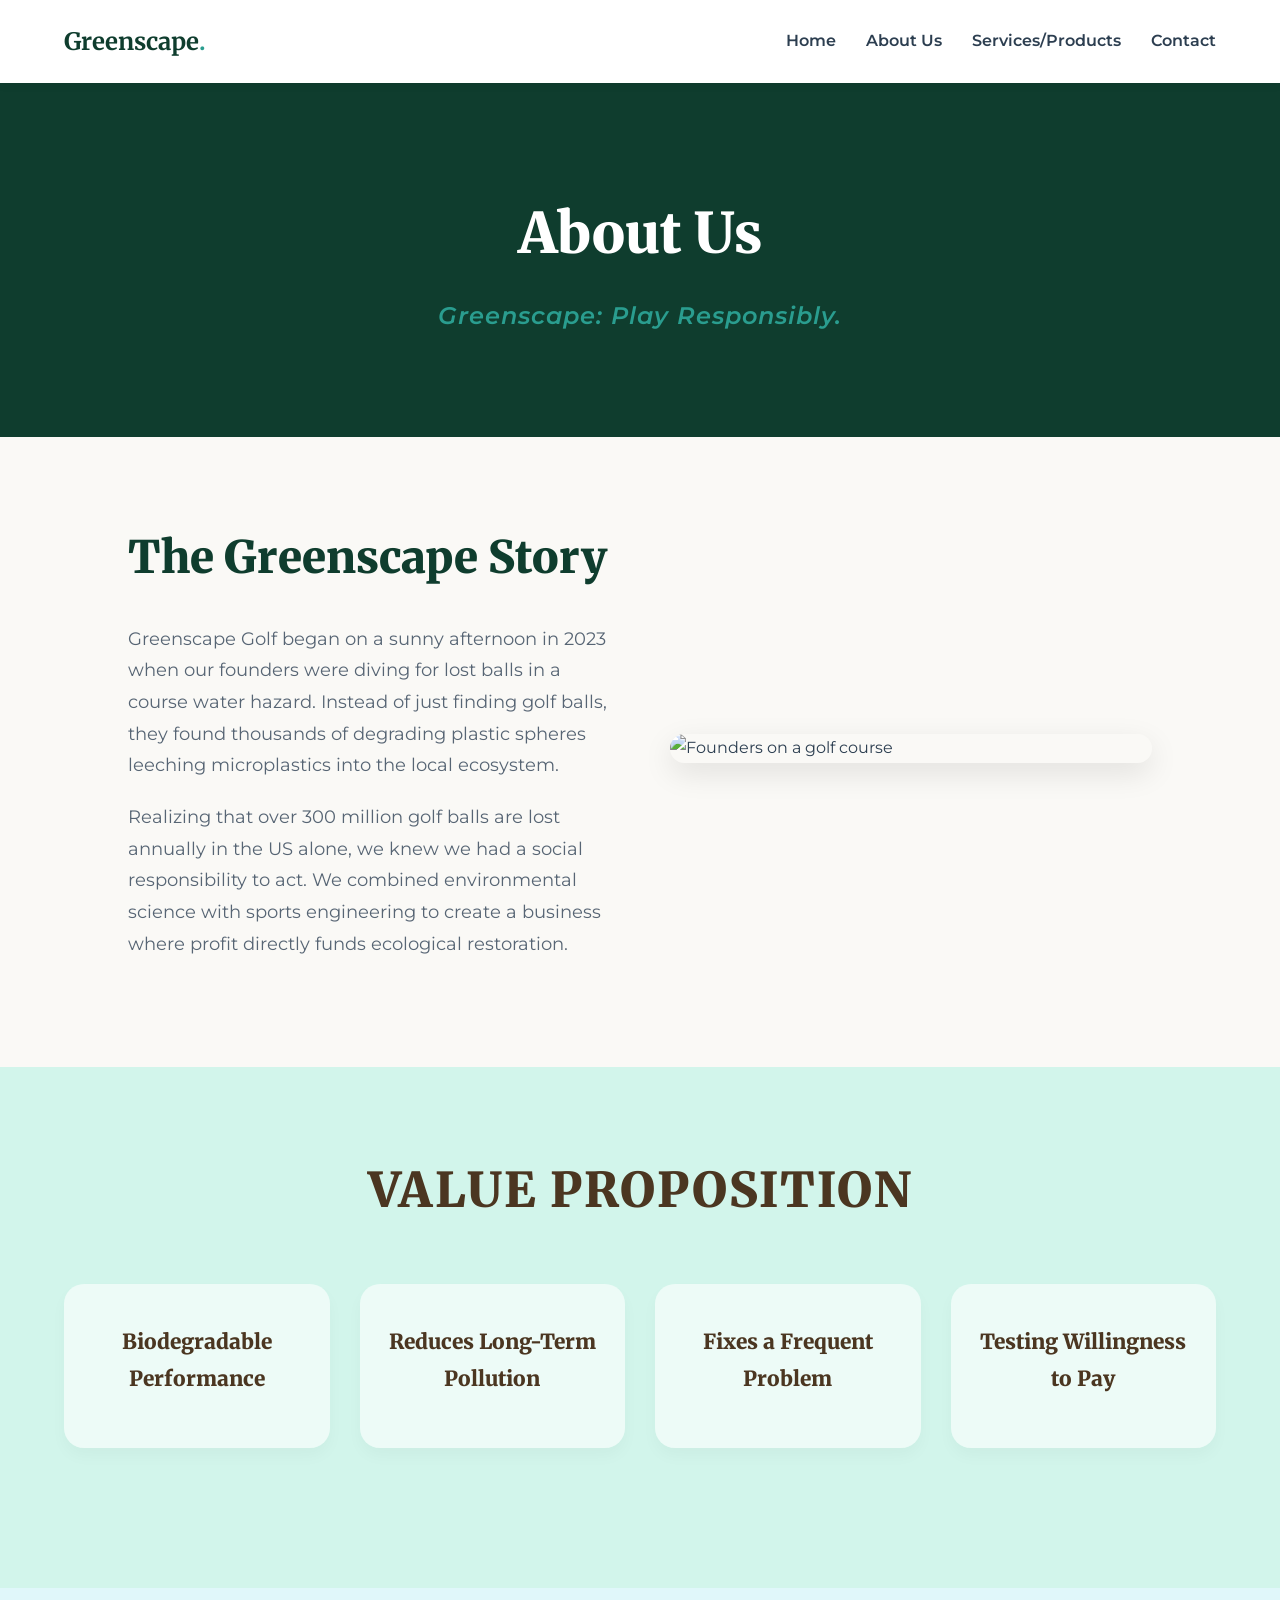
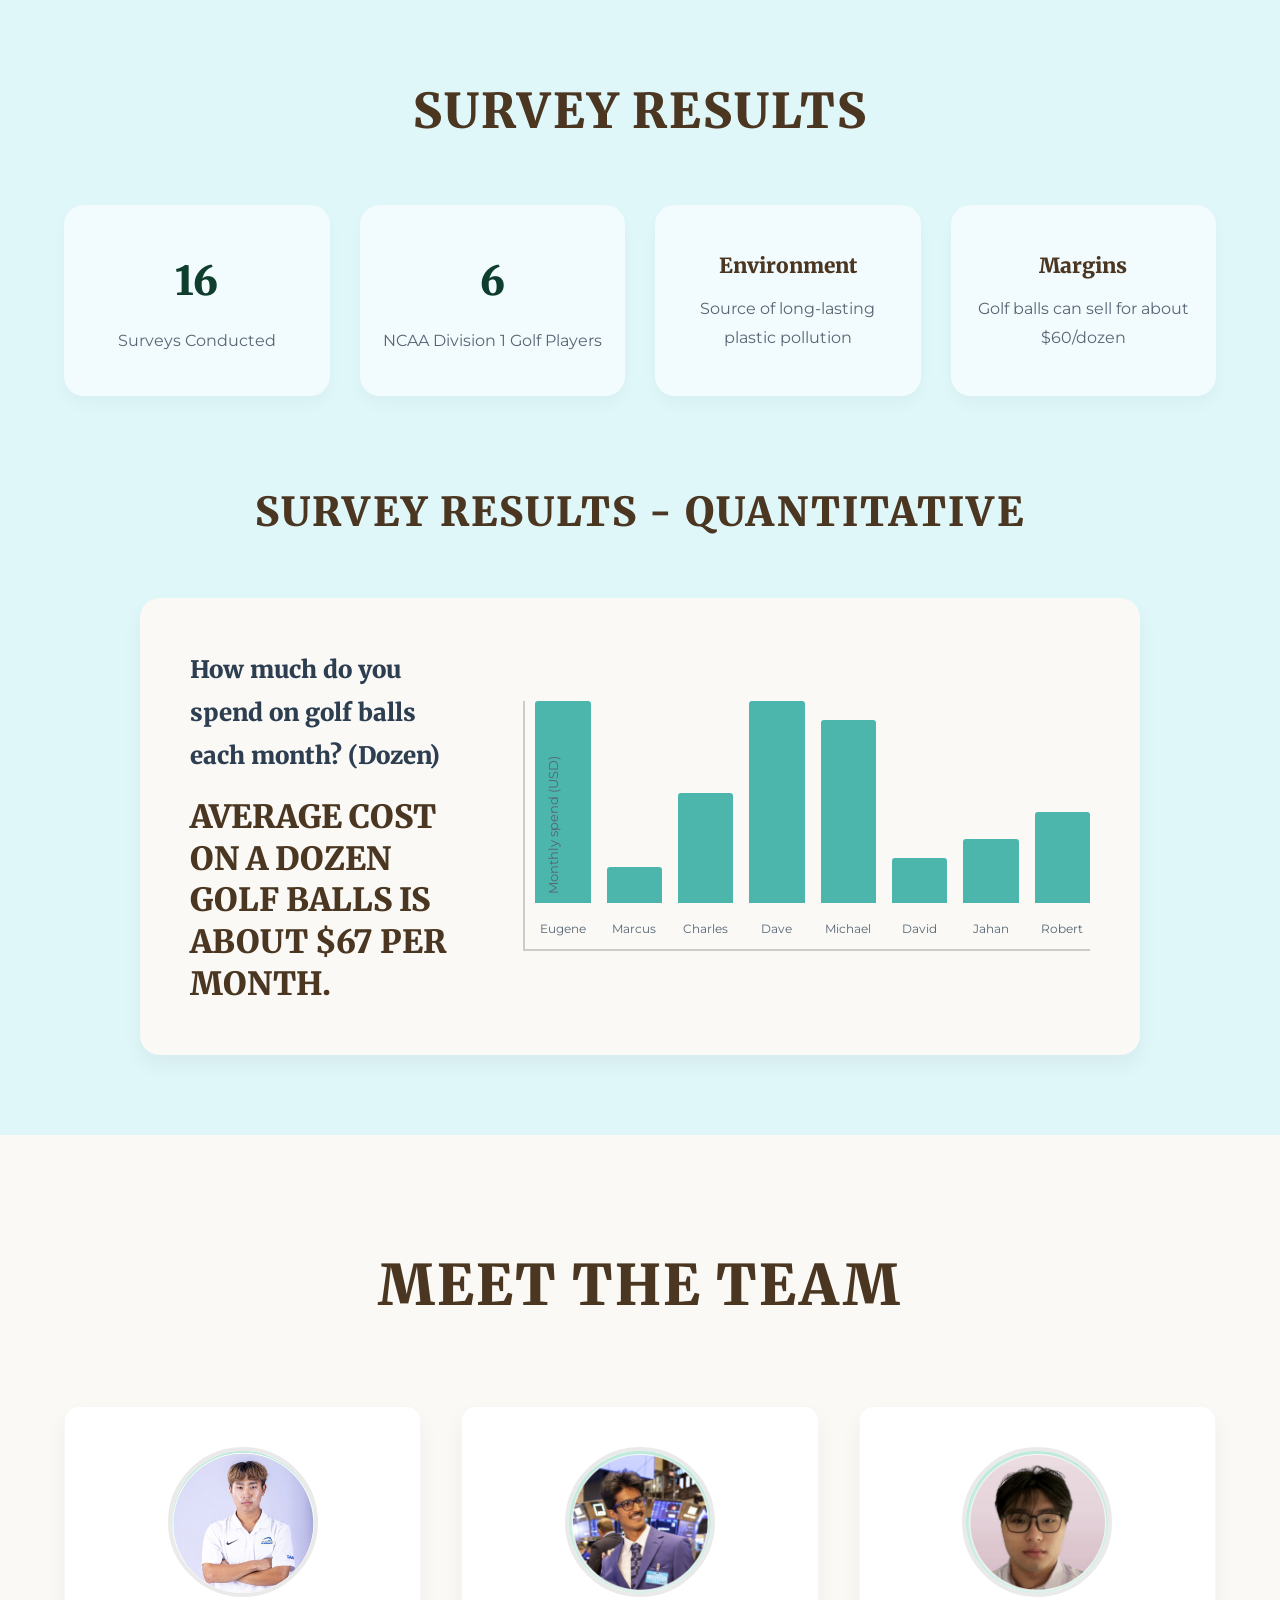
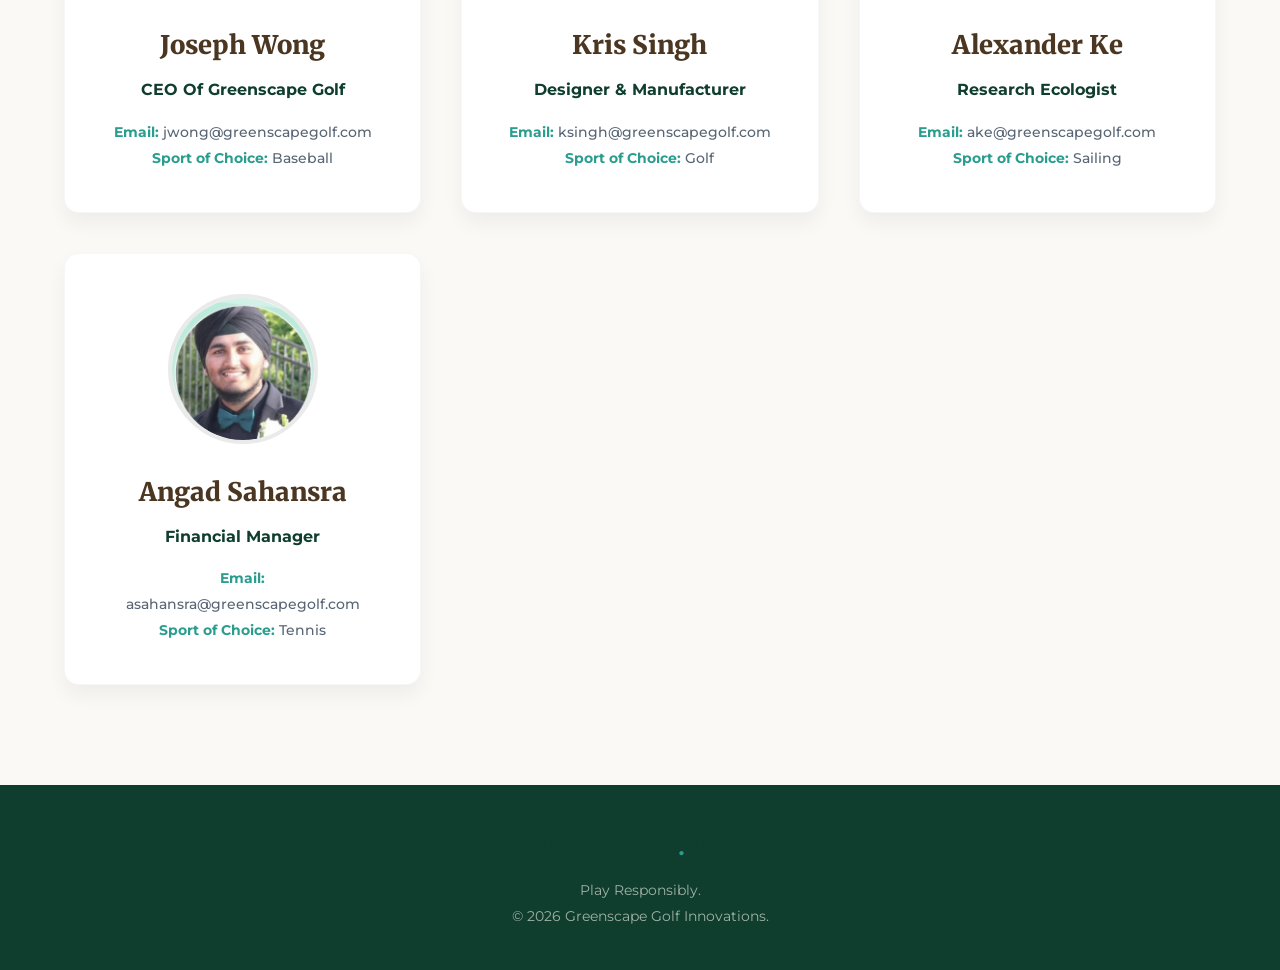
==== about.html @ 75576959 "Refactor about.html with style and content updates Updated styles and structure for the about page, " ====
<!DOCTYPE html>
<html lang="en">
<head>
    <meta charset="UTF-8">
    <meta name="viewport" content="width=device-width, initial-scale=1.0">
    <title>About Us | Greenscape Golf</title>
    <link href="https://fonts.googleapis.com/css2?family=Merriweather:wght@700;900&family=Montserrat:wght@400;600;700&display=swap" rel="stylesheet">
    <link rel="stylesheet" href="style.css">
    
    <style>
        /* --- GLOBAL & PAGE-SPECIFIC STYLES --- */
        :root {
            --primary-green: #0F3D2E;
            --accent-green: #2A9D8F;
            --light-mint: #E0F7FA;
            --text-dark: #2C3E50;
            --text-muted: #576574;
            --recycled-white: #FAF9F6;
            --brown-title: #4B3621;
            --section-bg-green: #D2F5EB;
            --chart-blue: #4DB6AC;
        }

        body { font-family: 'Montserrat', sans-serif; line-height: 1.8; color: var(--text-dark); background-color: var(--recycled-white); margin: 0; padding: 0; }
        h1, h2, h3, h4 { font-family: 'Merriweather', serif; font-weight: 900; }
        img { max-width: 100%; height: auto; display: block; }
        
        .btn { display: inline-block; background-color: var(--accent-green); color: white; padding: 15px 30px; font-weight: 700; border-radius: 50px; border: none; cursor: pointer; text-decoration: none; }
        .btn:hover { background-color: #21867A; transform: translateY(-2px); }

        /* --- HEADER & NAVIGATION --- */
        header { display: flex; justify-content: space-between; align-items: center; padding: 20px 5%; background-color: white; box-shadow: 0 2px 10px rgba(0,0,0,0.05); }
        .logo { font-size: 1.5rem; font-weight: 700; color: var(--primary-green); font-family: 'Merriweather', serif; }
        .logo-accent { color: var(--accent-green); }
        nav ul { list-style: none; display: flex; gap: 30px; margin: 0; padding: 0; }
        nav a { text-decoration: none; color: var(--text-dark); font-weight: 600; transition: color 0.3s; }
        nav a:hover { color: var(--accent-green); }

        /* Main container for standard content */
        .page-container { padding: 80px 10%; }
        .grid-2 { display: grid; grid-template-columns: 1fr 1fr; gap: 60px; align-items: center; }

        /* --- HERO SECTION --- */
        .about-hero {
            background-color: var(--primary-green);
            color: white;
            text-align: center;
            padding: 100px 5%;
        }
        .about-hero h1 { font-size: 3.5rem; margin-bottom: 10px; color: white; }
        .about-hero p.catchphrase { font-size: 1.5rem; font-style: italic; color: var(--accent-green); font-weight: 600; letter-spacing: 1px; margin-top: 0; }

        /* --- THE STORY SECTION --- */
        .about-story h2 { font-size: 2.8rem; margin-bottom: 25px; color: var(--primary-green); }
        .about-story p { font-size: 1.1rem; color: var(--text-muted); margin-bottom: 20px; }
        .story-img { border-radius: 15px; box-shadow: 0 10px 30px rgba(0,0,0,0.1); }

        /* --- INFOGRAPHICS / DATA SECTIONS --- */
        .data-section {
            background-color: var(--section-bg-green);
            padding: 80px 5%;
            text-align: center;
        }
        .data-section h2 {
            color: var(--brown-title);
            font-size: 3rem;
            text-transform: uppercase;
            letter-spacing: 2px;
            margin-bottom: 50px;
        }
        
        /* Value Prop & Qualitative Grid */
        .info-grid {
            display: grid;
            grid-template-columns: repeat(auto-fit, minmax(250px, 1fr));
            gap: 30px;
            max-width: 1200px;
            margin: 0 auto 60px auto;
        }
        .info-card {
            background: rgba(255, 255, 255, 0.6);
            border-radius: 20px;
            padding: 40px 20px;
            box-shadow: 0 8px 16px rgba(0,0,0,0.03);
            display: flex;
            flex-direction: column;
            align-items: center;
            justify-content: center;
            text-align: center;
        }
        .info-card h3 { color: var(--brown-title); font-size: 1.3rem; margin-bottom: 10px; }
        .info-card .stat { font-size: 2.5rem; font-weight: 900; color: var(--primary-green); margin-bottom: 10px; font-family: 'Merriweather', serif; }
        .info-card p { color: var(--text-muted); font-size: 1rem; margin: 0; }

        /* Quantitative Chart Section */
        .chart-container {
            background-color: var(--recycled-white);
            border-radius: 20px;
            padding: 50px;
            max-width: 1000px;
            margin: 0 auto;
            display: grid;
            grid-template-columns: 1fr 2fr;
            gap: 50px;
            align-items: center;
            box-shadow: 0 10px 20px rgba(0,0,0,0.05);
            text-align: left;
        }
        .chart-text-block h3 {
            font-size: 1.5rem;
            color: var(--text-dark);
            margin-bottom: 20px;
        }
        .chart-highlight {
            font-size: 2rem;
            font-family: 'Merriweather', serif;
            font-weight: 900;
            color: var(--brown-title);
            line-height: 1.3;
            text-transform: uppercase;
        }
        
        /* CSS Bar Chart */
        .css-chart {
            display: flex;
            align-items: flex-end;
            justify-content: space-between;
            height: 250px;
            border-bottom: 2px solid #ccc;
            border-left: 2px solid #ccc;
            padding-bottom: 10px;
            padding-left: 10px;
            position: relative;
        }
        .y-axis-label {
            position: absolute;
            left: -40px;
            top: 50%;
            transform: translateY(-50%) rotate(-90deg);
            font-size: 0.8rem;
            color: var(--text-muted);
            white-space: nowrap;
        }
        .bar-group {
            display: flex;
            flex-direction: column;
            align-items: center;
            justify-content: flex-end;
            height: 100%;
            width: 10%;
        }
        .bar {
            width: 100%;
            background-color: var(--chart-blue);
            border-radius: 3px 3px 0 0;
            transition: height 0.5s ease;
        }
        .bar-group:hover .bar { background-color: var(--accent-green); }
        .x-label {
            margin-top: 15px;
            font-size: 0.75rem;
            color: var(--text-muted);
            text-align: center;
        }

        /* --- MEET THE TEAM SECTION --- */
        .meet-team-section {
            background-color: var(--recycled-white);
            padding: 100px 5%;
            text-align: center;
        }
        .meet-team-section h2 {
            color: var(--brown-title);
            font-size: 3.5rem;
            text-transform: uppercase;
            letter-spacing: 2px;
            margin-bottom: 70px;
        }
        .team-grid {
            display: grid;
            grid-template-columns: repeat(auto-fit, minmax(280px, 1fr));
            gap: 40px;
            max-width: 1400px;
            margin: 0 auto;
        }
        .team-card {
            background-color: white;
            border-radius: 15px;
            padding: 40px;
            box-shadow: 0 10px 20px rgba(0,0,0,0.05);
            display: flex;
            flex-direction: column;
            align-items: center;
            transition: transform 0.3s ease;
            border: 1px solid rgba(0,0,0,0.03);
        }
        .team-card:hover { transform: translateY(-8px); }
        .team-card img {
            width: 150px;
            height: 150px;
            object-fit: cover;
            border-radius: 50%;
            margin-bottom: 25px;
            border: 4px solid #EAEAEA;
        }
        .team-name { color: var(--brown-title); font-size: 1.6rem; margin-bottom: 8px; }
        .team-title { color: var(--primary-green); font-weight: bold; margin-bottom: 15px; text-transform: capitalize; }
        .team-card-info { margin-top: auto; }
        .team-meta { color: var(--text-muted); font-size: 0.9rem; font-weight: 500; }
        .team-meta strong { color: var(--accent-green); }

        /* --- FOOTER --- */
        footer {
            background-color: var(--primary-green);
            color: white;
            text-align: center;
            padding: 40px 20px;
        }
        footer h2 { margin-bottom: 10px; }
        footer p { color: #A0B2A6; font-size: 0.9rem; }

        /* --- MOBILE RESPONSIVENESS --- */
        @media (max-width: 1024px) {
            .grid-2 { grid-template-columns: 1fr; text-align: center; }
            .chart-container { grid-template-columns: 1fr; text-align: center; }
            .css-chart { margin-top: 30px; }
            .y-axis-label { left: -10px; top: -20px; transform: none; }
        }
        @media (max-width: 768px) {
            .data-section h2, .meet-team-section h2 { font-size: 2.2rem; }
            .about-hero h1 { font-size: 2.5rem; }
            nav ul { flex-direction: column; gap: 15px; text-align: center; display: none; /* Add hamburger menu logic later if needed */ }
            .team-card { padding: 30px; }
            .chart-container { padding: 30px 15px; }
        }
    </style>
</head>
<body>

    <header>
        <div class="logo">Greenscape<span class="logo-accent">.</span></div>
        <nav>
            <ul>
                <li><a href="index.html">Home</a></li>
                <li><a href="about.html">About Us</a></li>
                <li><a href="services.html">Services/Products</a></li>
                <li><a href="contact.html">Contact</a></li>
            </ul>
        </nav>
    </header>

    <div class="about-hero">
        <h1>About Us</h1>
        <p class="catchphrase">Greenscape: Play Responsibly.</p>
    </div>

    <div class="page-container about-story">
        <div class="grid-2">
            <div>
                <h2>The Greenscape Story</h2>
                <p>Greenscape Golf began on a sunny afternoon in 2023 when our founders were diving for lost balls in a course water hazard. Instead of just finding golf balls, they found thousands of degrading plastic spheres leeching microplastics into the local ecosystem.</p>
                <p>Realizing that over 300 million golf balls are lost annually in the US alone, we knew we had a social responsibility to act. We combined environmental science with sports engineering to create a business where profit directly funds ecological restoration.</p>
            </div>
            <div>
                <img class="story-img" src="https://images.unsplash.com/photo-1593111774240-d529f12eb4e6?auto=format&fit=crop&w=1000&q=80" alt="Founders on a golf course">
            </div>
        </div>
    </div>

    <div class="data-section">
        <h2>Value Proposition</h2>
        <div class="info-grid">
            <div class="info-card">
                <h3>Biodegradable Performance</h3>
            </div>
            <div class="info-card">
                <h3>Reduces Long-Term Pollution</h3>
            </div>
            <div class="info-card">
                <h3>Fixes a Frequent Problem</h3>
            </div>
            <div class="info-card">
                <h3>Testing Willingness to Pay</h3>
            </div>
        </div>
    </div>

    <div class="data-section" style="background-color: var(--light-mint);">
        <h2>Survey Results</h2>
        
        <!-- Qualitative Results Grid -->
        <div class="info-grid">
            <div class="info-card">
                <div class="stat">16</div>
                <p>Surveys Conducted</p>
            </div>
            <div class="info-card">
                <div class="stat">6</div>
                <p>NCAA Division 1 Golf Players</p>
            </div>
            <div class="info-card">
                <h3>Environment</h3>
                <p>Source of long-lasting plastic pollution</p>
            </div>
            <div class="info-card">
                <h3>Margins</h3>
                <p>Golf balls can sell for about $60/dozen</p>
            </div>
        </div>

        <!-- Quantitative Results Chart -->
        <h2 style="margin-top: 80px; font-size: 2.5rem;">Survey Results - Quantitative</h2>
        <div class="chart-container">
            <div class="chart-text-block">
                <h3>How much do you spend on golf balls each month? (Dozen)</h3>
                <div class="chart-highlight">Average cost on a dozen golf balls is about $67 per month.</div>
            </div>
            
            <div class="css-chart">
                <span class="y-axis-label">Monthly spend (USD)</span>
                
                <!-- Bar Heights based on a 130px max (Eugene ~120, Marcus ~20, Charles ~60, Dave ~130, Michael ~100, David ~25, Jahan ~35, Robert ~50) -->
                <div class="bar-group">
                    <div class="bar" style="height: 92%;"></div>
                    <div class="x-label">Eugene</div>
                </div>
                <div class="bar-group">
                    <div class="bar" style="height: 15%;"></div>
                    <div class="x-label">Marcus</div>
                </div>
                <div class="bar-group">
                    <div class="bar" style="height: 46%;"></div>
                    <div class="x-label">Charles</div>
                </div>
                <div class="bar-group">
                    <div class="bar" style="height: 100%;"></div>
                    <div class="x-label">Dave</div>
                </div>
                <div class="bar-group">
                    <div class="bar" style="height: 77%;"></div>
                    <div class="x-label">Michael</div>
                </div>
                <div class="bar-group">
                    <div class="bar" style="height: 19%;"></div>
                    <div class="x-label">David</div>
                </div>
                <div class="bar-group">
                    <div class="bar" style="height: 27%;"></div>
                    <div class="x-label">Jahan</div>
                </div>
                <div class="bar-group">
                    <div class="bar" style="height: 38%;"></div>
                    <div class="x-label">Robert</div>
                </div>
            </div>
        </div>
    </div>

    <div class="meet-team-section">
        <h2>Meet The Team</h2>
        <div class="team-grid">
            
            <div class="team-card">
                <img src="Joseph.jpg" alt="Joseph Wong - CEO">
                <h3 class="team-name">Joseph Wong</h3>
                <p class="team-title">CEO of Greenscape Golf</p>
                <div class="team-card-info">
                    <p class="team-meta">
                        <strong>Email:</strong> jwong@greenscapegolf.com<br>
                        <strong>Sport of Choice:</strong> Baseball
                    </p>
                </div>
            </div>
            
            <div class="team-card">
                <img src="Kris.jpg" alt="Kris Singh - Designer">
                <h3 class="team-name">Kris Singh</h3>
                <p class="team-title">Designer & Manufacturer</p>
                <div class="team-card-info">
                    <p class="team-meta">
                        <strong>Email:</strong> ksingh@greenscapegolf.com<br>
                        <strong>Sport of Choice:</strong> Golf
                    </p>
                </div>
            </div>
            
            <div class="team-card">
                <img src="Alexander.jpg" alt="Alexander Ke - Ecologist">
                <h3 class="team-name">Alexander Ke</h3>
                <p class="team-title">Research Ecologist</p>
                <div class="team-card-info">
                    <p class="team-meta">
                        <strong>Email:</strong> ake@greenscapegolf.com<br>
                        <strong>Sport of Choice:</strong> Sailing
                    </p>
                </div>
            </div>
            
            <div class="team-card">
                <img src="Angad.jpg" alt="Angad Sahansra - Financial">
                <h3 class="team-name">Angad Sahansra</h3>
                <p class="team-title">Financial Manager</p>
                <div class="team-card-info">
                    <p class="team-meta">
                        <strong>Email:</strong> asahansra@greenscapegolf.com<br>
                        <strong>Sport of Choice:</strong> Tennis
                    </p>
                </div>
            </div>
            
        </div>
    </div>

    <footer>
        <h2>Greenscape<span class="logo-accent">.</span> Golf</h2>
        <p>Play Responsibly.</p>
        <p>&copy; 2026 Greenscape Golf Innovations.</p>
    </footer>

</body>
</html>
---- style.css ----
/* --- GLOBAL CSS (style.css) --- */
:root {
    --primary-green: #0F3D2E;
    --accent-green: #2A9D8F;
    --hover-green: #21867A;
    --earth-sand: #E9E1D3;
    --recycled-white: #FAF9F6;
    --text-dark: #2C3E50;
    --text-muted: #576574;
    --text-light: #FFFFFF;
    --transition-smooth: all 0.4s cubic-bezier(0.165, 0.84, 0.44, 1);
}

* { margin: 0; padding: 0; box-sizing: border-box; }
body { background-color: var(--earth-sand); color: var(--text-dark); font-family: 'Montserrat', sans-serif; line-height: 1.8; }
h1, h2, h3, h4 { font-family: 'Merriweather', serif; color: var(--primary-green); font-weight: 900; }
a { text-decoration: none; color: inherit; transition: var(--transition-smooth); }
ul { list-style: none; }
img { max-width: 100%; height: auto; display: block; border-radius: 10px; }

/* Navigation */
header { background-color: rgba(250, 249, 246, 0.98); padding: 20px 5%; display: flex; justify-content: space-between; align-items: center; box-shadow: 0 2px 15px rgba(0,0,0,0.05); position: sticky; top: 0; z-index: 1000; }
.logo { font-size: 1.5rem; font-weight: 900; color: var(--primary-green); }
.logo-accent { color: var(--accent-green); }
nav ul { display: flex; gap: 35px; }
nav a { font-weight: 600; color: var(--text-dark); position: relative; }
nav a:hover { color: var(--accent-green); }

/* Buttons & Layout */
.btn { display: inline-block; background-color: var(--accent-green); color: var(--text-light); padding: 15px 30px; font-weight: 700; border-radius: 50px; border: none; cursor: pointer; }
.btn:hover { background-color: var(--hover-green); transform: translateY(-2px); }
.page-container { padding: 80px 10%; min-height: 70vh; }
.grid-2 { display: grid; grid-template-columns: 1fr 1fr; gap: 60px; align-items: center; }

/* Footer */
footer { background-color: var(--primary-green); color: var(--text-light); padding: 60px 10%; text-align: center; margin-top: auto; }
footer a:hover { color: var(--accent-green); }
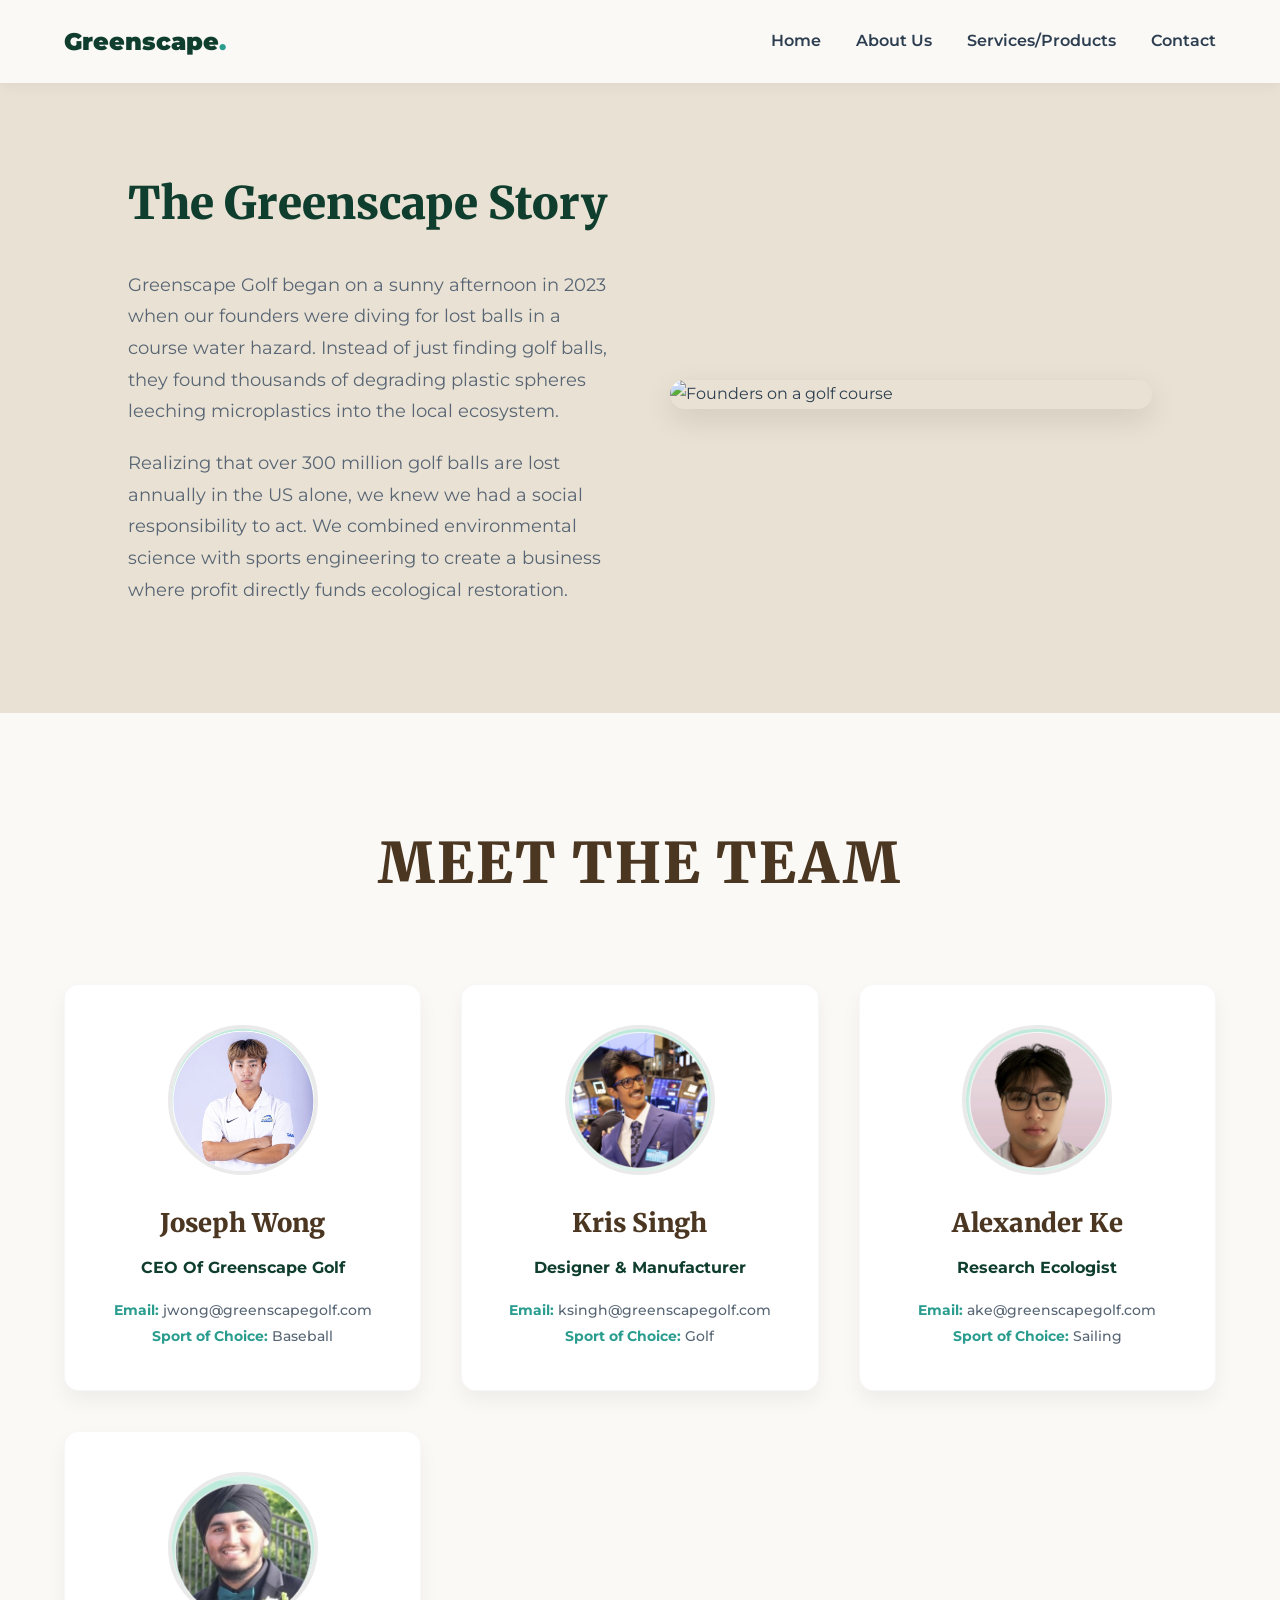
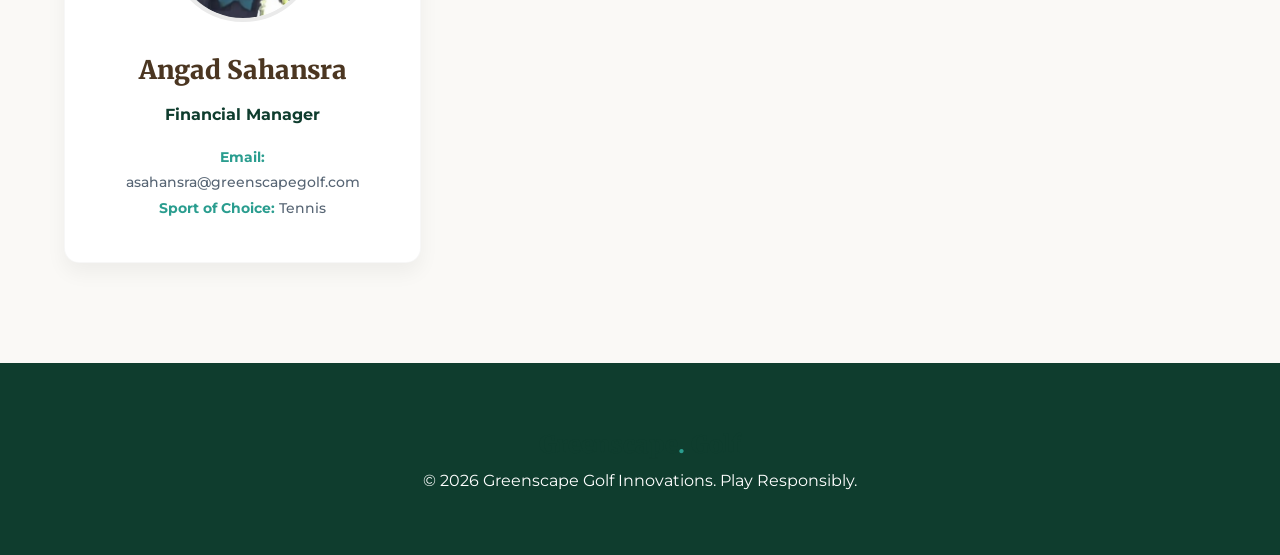
==== commit 94d8d78b: "Refactor about.html by removing unused sections Removed unused CSS styles and sections related to th" ====
--- a/about.html
+++ b/about.html
@@ -8,160 +8,14 @@
     <link rel="stylesheet" href="style.css">
     
     <style>
-        /* --- GLOBAL & PAGE-SPECIFIC STYLES --- */
-        :root {
-            --primary-green: #0F3D2E;
-            --accent-green: #2A9D8F;
-            --light-mint: #E0F7FA;
-            --text-dark: #2C3E50;
-            --text-muted: #576574;
-            --recycled-white: #FAF9F6;
-            --brown-title: #4B3621;
-            --section-bg-green: #D2F5EB;
-            --chart-blue: #4DB6AC;
-        }
-
-        body { font-family: 'Montserrat', sans-serif; line-height: 1.8; color: var(--text-dark); background-color: var(--recycled-white); margin: 0; padding: 0; }
-        h1, h2, h3, h4 { font-family: 'Merriweather', serif; font-weight: 900; }
-        img { max-width: 100%; height: auto; display: block; }
-        
-        .btn { display: inline-block; background-color: var(--accent-green); color: white; padding: 15px 30px; font-weight: 700; border-radius: 50px; border: none; cursor: pointer; text-decoration: none; }
-        .btn:hover { background-color: #21867A; transform: translateY(-2px); }
-
-        /* --- HEADER & NAVIGATION --- */
-        header { display: flex; justify-content: space-between; align-items: center; padding: 20px 5%; background-color: white; box-shadow: 0 2px 10px rgba(0,0,0,0.05); }
-        .logo { font-size: 1.5rem; font-weight: 700; color: var(--primary-green); font-family: 'Merriweather', serif; }
-        .logo-accent { color: var(--accent-green); }
-        nav ul { list-style: none; display: flex; gap: 30px; margin: 0; padding: 0; }
-        nav a { text-decoration: none; color: var(--text-dark); font-weight: 600; transition: color 0.3s; }
-        nav a:hover { color: var(--accent-green); }
-
-        /* Main container for standard content */
+        /* --- PAGE-SPECIFIC STYLES --- */
         .page-container { padding: 80px 10%; }
         .grid-2 { display: grid; grid-template-columns: 1fr 1fr; gap: 60px; align-items: center; }
-
-        /* --- HERO SECTION --- */
-        .about-hero {
-            background-color: var(--primary-green);
-            color: white;
-            text-align: center;
-            padding: 100px 5%;
-        }
-        .about-hero h1 { font-size: 3.5rem; margin-bottom: 10px; color: white; }
-        .about-hero p.catchphrase { font-size: 1.5rem; font-style: italic; color: var(--accent-green); font-weight: 600; letter-spacing: 1px; margin-top: 0; }
 
         /* --- THE STORY SECTION --- */
         .about-story h2 { font-size: 2.8rem; margin-bottom: 25px; color: var(--primary-green); }
         .about-story p { font-size: 1.1rem; color: var(--text-muted); margin-bottom: 20px; }
         .story-img { border-radius: 15px; box-shadow: 0 10px 30px rgba(0,0,0,0.1); }
-
-        /* --- INFOGRAPHICS / DATA SECTIONS --- */
-        .data-section {
-            background-color: var(--section-bg-green);
-            padding: 80px 5%;
-            text-align: center;
-        }
-        .data-section h2 {
-            color: var(--brown-title);
-            font-size: 3rem;
-            text-transform: uppercase;
-            letter-spacing: 2px;
-            margin-bottom: 50px;
-        }
-        
-        /* Value Prop & Qualitative Grid */
-        .info-grid {
-            display: grid;
-            grid-template-columns: repeat(auto-fit, minmax(250px, 1fr));
-            gap: 30px;
-            max-width: 1200px;
-            margin: 0 auto 60px auto;
-        }
-        .info-card {
-            background: rgba(255, 255, 255, 0.6);
-            border-radius: 20px;
-            padding: 40px 20px;
-            box-shadow: 0 8px 16px rgba(0,0,0,0.03);
-            display: flex;
-            flex-direction: column;
-            align-items: center;
-            justify-content: center;
-            text-align: center;
-        }
-        .info-card h3 { color: var(--brown-title); font-size: 1.3rem; margin-bottom: 10px; }
-        .info-card .stat { font-size: 2.5rem; font-weight: 900; color: var(--primary-green); margin-bottom: 10px; font-family: 'Merriweather', serif; }
-        .info-card p { color: var(--text-muted); font-size: 1rem; margin: 0; }
-
-        /* Quantitative Chart Section */
-        .chart-container {
-            background-color: var(--recycled-white);
-            border-radius: 20px;
-            padding: 50px;
-            max-width: 1000px;
-            margin: 0 auto;
-            display: grid;
-            grid-template-columns: 1fr 2fr;
-            gap: 50px;
-            align-items: center;
-            box-shadow: 0 10px 20px rgba(0,0,0,0.05);
-            text-align: left;
-        }
-        .chart-text-block h3 {
-            font-size: 1.5rem;
-            color: var(--text-dark);
-            margin-bottom: 20px;
-        }
-        .chart-highlight {
-            font-size: 2rem;
-            font-family: 'Merriweather', serif;
-            font-weight: 900;
-            color: var(--brown-title);
-            line-height: 1.3;
-            text-transform: uppercase;
-        }
-        
-        /* CSS Bar Chart */
-        .css-chart {
-            display: flex;
-            align-items: flex-end;
-            justify-content: space-between;
-            height: 250px;
-            border-bottom: 2px solid #ccc;
-            border-left: 2px solid #ccc;
-            padding-bottom: 10px;
-            padding-left: 10px;
-            position: relative;
-        }
-        .y-axis-label {
-            position: absolute;
-            left: -40px;
-            top: 50%;
-            transform: translateY(-50%) rotate(-90deg);
-            font-size: 0.8rem;
-            color: var(--text-muted);
-            white-space: nowrap;
-        }
-        .bar-group {
-            display: flex;
-            flex-direction: column;
-            align-items: center;
-            justify-content: flex-end;
-            height: 100%;
-            width: 10%;
-        }
-        .bar {
-            width: 100%;
-            background-color: var(--chart-blue);
-            border-radius: 3px 3px 0 0;
-            transition: height 0.5s ease;
-        }
-        .bar-group:hover .bar { background-color: var(--accent-green); }
-        .x-label {
-            margin-top: 15px;
-            font-size: 0.75rem;
-            color: var(--text-muted);
-            text-align: center;
-        }
 
         /* --- MEET THE TEAM SECTION --- */
         .meet-team-section {
@@ -169,13 +23,15 @@
             padding: 100px 5%;
             text-align: center;
         }
+
         .meet-team-section h2 {
-            color: var(--brown-title);
+            color: #4B3621;
             font-size: 3.5rem;
             text-transform: uppercase;
             letter-spacing: 2px;
             margin-bottom: 70px;
         }
+
         .team-grid {
             display: grid;
             grid-template-columns: repeat(auto-fit, minmax(280px, 1fr));
@@ -183,6 +39,7 @@
             max-width: 1400px;
             margin: 0 auto;
         }
+
         .team-card {
             background-color: white;
             border-radius: 15px;
@@ -194,7 +51,9 @@
             transition: transform 0.3s ease;
             border: 1px solid rgba(0,0,0,0.03);
         }
+
         .team-card:hover { transform: translateY(-8px); }
+
         .team-card img {
             width: 150px;
             height: 150px;
@@ -203,35 +62,29 @@
             margin-bottom: 25px;
             border: 4px solid #EAEAEA;
         }
-        .team-name { color: var(--brown-title); font-size: 1.6rem; margin-bottom: 8px; }
+
+        .team-name { color: #4B3621; font-size: 1.6rem; margin-bottom: 8px; }
         .team-title { color: var(--primary-green); font-weight: bold; margin-bottom: 15px; text-transform: capitalize; }
         .team-card-info { margin-top: auto; }
-        .team-meta { color: var(--text-muted); font-size: 0.9rem; font-weight: 500; }
+        
+        .team-meta {
+            color: var(--text-muted);
+            font-size: 0.9rem;
+            font-weight: 500;
+        }
         .team-meta strong { color: var(--accent-green); }
-
-        /* --- FOOTER --- */
-        footer {
-            background-color: var(--primary-green);
-            color: white;
-            text-align: center;
-            padding: 40px 20px;
-        }
-        footer h2 { margin-bottom: 10px; }
-        footer p { color: #A0B2A6; font-size: 0.9rem; }
 
         /* --- MOBILE RESPONSIVENESS --- */
         @media (max-width: 1024px) {
             .grid-2 { grid-template-columns: 1fr; text-align: center; }
-            .chart-container { grid-template-columns: 1fr; text-align: center; }
-            .css-chart { margin-top: 30px; }
-            .y-axis-label { left: -10px; top: -20px; transform: none; }
+            .story-img { margin: 0 auto; }
+            .meet-team-section h2 { font-size: 2.8rem; }
         }
+
         @media (max-width: 768px) {
-            .data-section h2, .meet-team-section h2 { font-size: 2.2rem; }
-            .about-hero h1 { font-size: 2.5rem; }
-            nav ul { flex-direction: column; gap: 15px; text-align: center; display: none; /* Add hamburger menu logic later if needed */ }
+            .meet-team-section h2 { font-size: 2rem; margin-bottom: 40px; }
+            .team-grid { grid-template-columns: 1fr; }
             .team-card { padding: 30px; }
-            .chart-container { padding: 30px 15px; }
         }
     </style>
 </head>
@@ -249,11 +102,6 @@
         </nav>
     </header>
 
-    <div class="about-hero">
-        <h1>About Us</h1>
-        <p class="catchphrase">Greenscape: Play Responsibly.</p>
-    </div>
-
     <div class="page-container about-story">
         <div class="grid-2">
             <div>
@@ -263,95 +111,6 @@
             </div>
             <div>
                 <img class="story-img" src="https://images.unsplash.com/photo-1593111774240-d529f12eb4e6?auto=format&fit=crop&w=1000&q=80" alt="Founders on a golf course">
-            </div>
-        </div>
-    </div>
-
-    <div class="data-section">
-        <h2>Value Proposition</h2>
-        <div class="info-grid">
-            <div class="info-card">
-                <h3>Biodegradable Performance</h3>
-            </div>
-            <div class="info-card">
-                <h3>Reduces Long-Term Pollution</h3>
-            </div>
-            <div class="info-card">
-                <h3>Fixes a Frequent Problem</h3>
-            </div>
-            <div class="info-card">
-                <h3>Testing Willingness to Pay</h3>
-            </div>
-        </div>
-    </div>
-
-    <div class="data-section" style="background-color: var(--light-mint);">
-        <h2>Survey Results</h2>
-        
-        <!-- Qualitative Results Grid -->
-        <div class="info-grid">
-            <div class="info-card">
-                <div class="stat">16</div>
-                <p>Surveys Conducted</p>
-            </div>
-            <div class="info-card">
-                <div class="stat">6</div>
-                <p>NCAA Division 1 Golf Players</p>
-            </div>
-            <div class="info-card">
-                <h3>Environment</h3>
-                <p>Source of long-lasting plastic pollution</p>
-            </div>
-            <div class="info-card">
-                <h3>Margins</h3>
-                <p>Golf balls can sell for about $60/dozen</p>
-            </div>
-        </div>
-
-        <!-- Quantitative Results Chart -->
-        <h2 style="margin-top: 80px; font-size: 2.5rem;">Survey Results - Quantitative</h2>
-        <div class="chart-container">
-            <div class="chart-text-block">
-                <h3>How much do you spend on golf balls each month? (Dozen)</h3>
-                <div class="chart-highlight">Average cost on a dozen golf balls is about $67 per month.</div>
-            </div>
-            
-            <div class="css-chart">
-                <span class="y-axis-label">Monthly spend (USD)</span>
-                
-                <!-- Bar Heights based on a 130px max (Eugene ~120, Marcus ~20, Charles ~60, Dave ~130, Michael ~100, David ~25, Jahan ~35, Robert ~50) -->
-                <div class="bar-group">
-                    <div class="bar" style="height: 92%;"></div>
-                    <div class="x-label">Eugene</div>
-                </div>
-                <div class="bar-group">
-                    <div class="bar" style="height: 15%;"></div>
-                    <div class="x-label">Marcus</div>
-                </div>
-                <div class="bar-group">
-                    <div class="bar" style="height: 46%;"></div>
-                    <div class="x-label">Charles</div>
-                </div>
-                <div class="bar-group">
-                    <div class="bar" style="height: 100%;"></div>
-                    <div class="x-label">Dave</div>
-                </div>
-                <div class="bar-group">
-                    <div class="bar" style="height: 77%;"></div>
-                    <div class="x-label">Michael</div>
-                </div>
-                <div class="bar-group">
-                    <div class="bar" style="height: 19%;"></div>
-                    <div class="x-label">David</div>
-                </div>
-                <div class="bar-group">
-                    <div class="bar" style="height: 27%;"></div>
-                    <div class="x-label">Jahan</div>
-                </div>
-                <div class="bar-group">
-                    <div class="bar" style="height: 38%;"></div>
-                    <div class="x-label">Robert</div>
-                </div>
             </div>
         </div>
     </div>
@@ -413,8 +172,7 @@
 
     <footer>
         <h2>Greenscape<span class="logo-accent">.</span> Golf</h2>
-        <p>Play Responsibly.</p>
-        <p>&copy; 2026 Greenscape Golf Innovations.</p>
+        <p>&copy; 2026 Greenscape Golf Innovations. Play Responsibly.</p>
     </footer>
 
 </body>
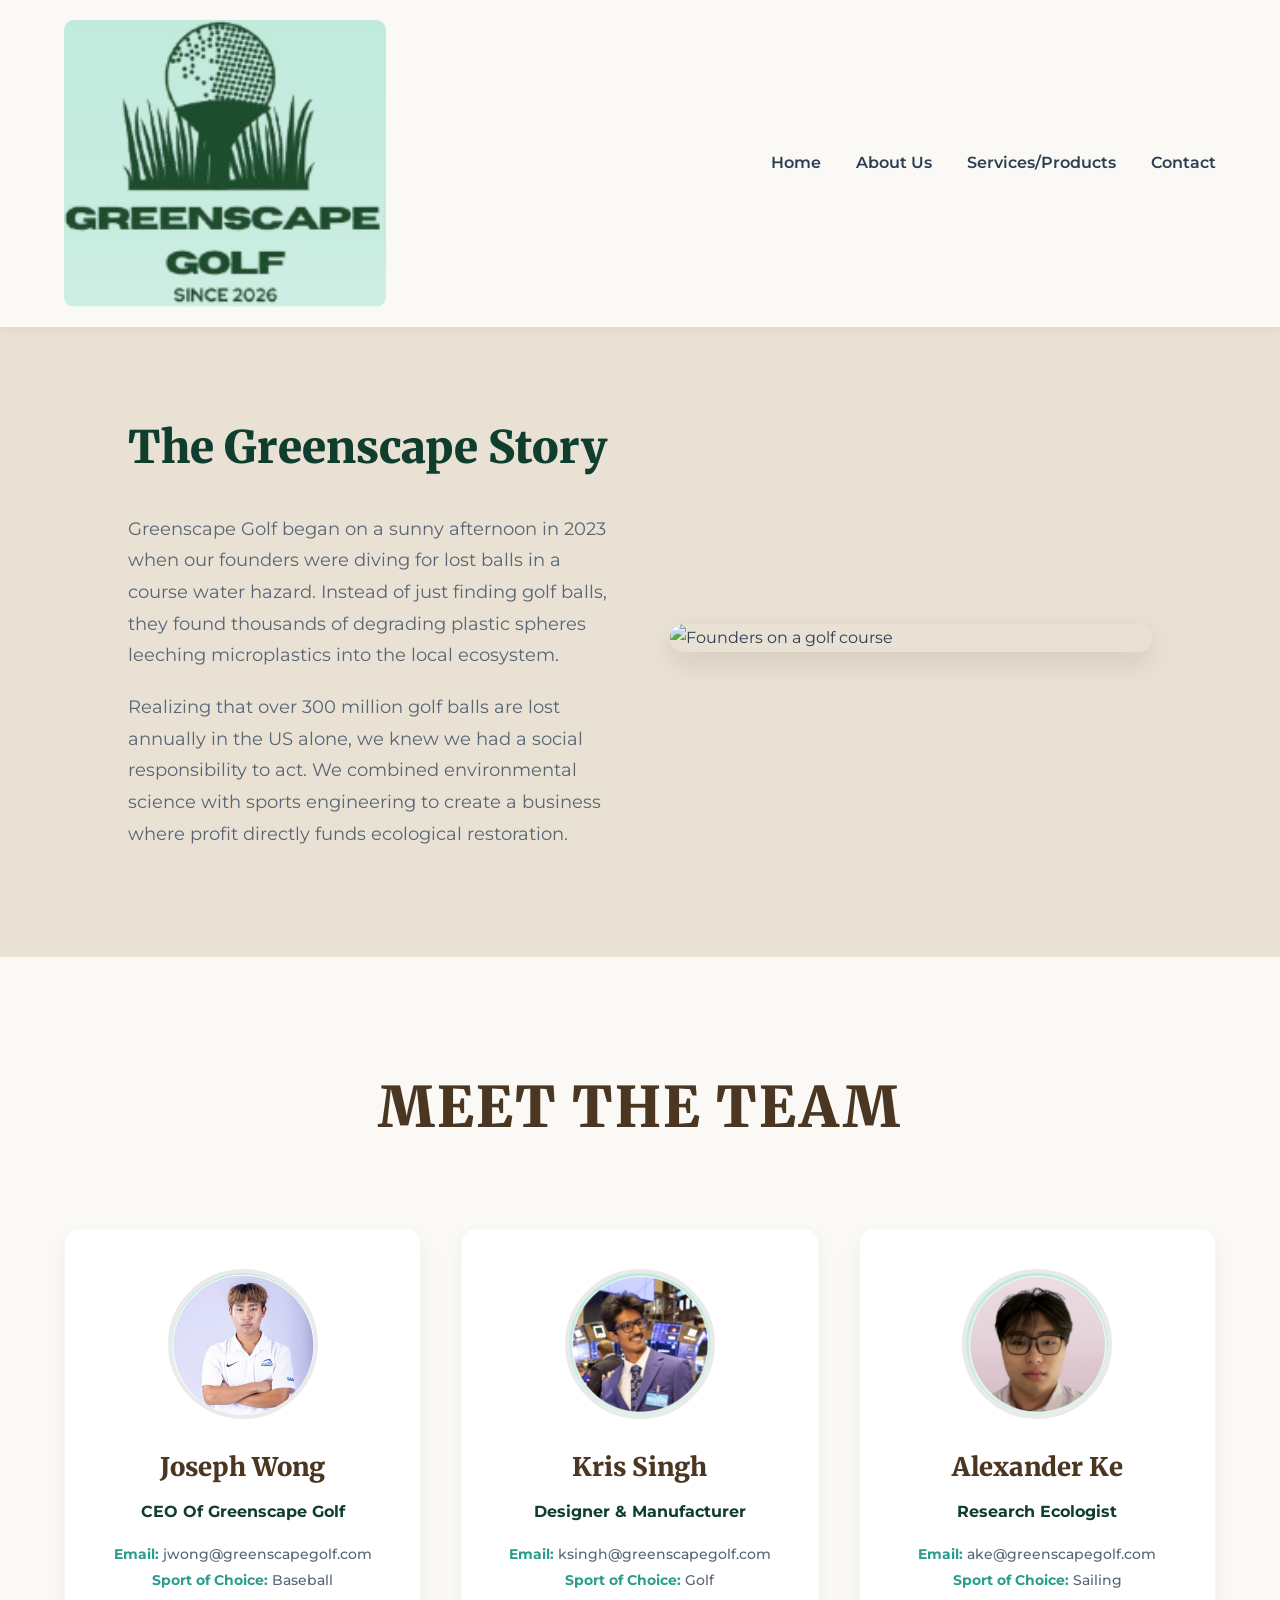
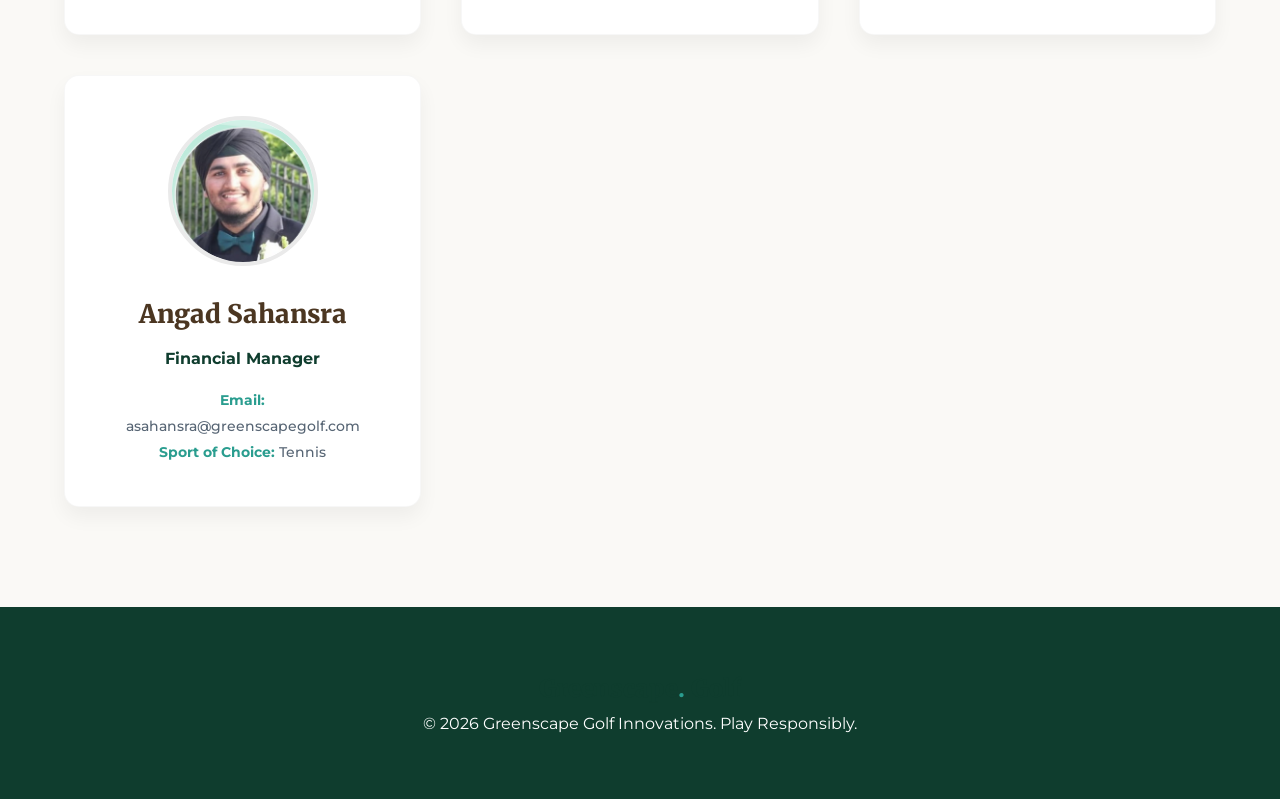
==== commit 80be41cc: "Update logo to use an image instead of text Replaced logo text with an image for better branding." ====
--- a/about.html
+++ b/about.html
@@ -91,7 +91,9 @@
 <body>
 
     <header>
-        <div class="logo">Greenscape<span class="logo-accent">.</span></div>
+        <div class="logo">
+            <img src="Logo.jpg" alt="Greenscape Golf Official Logo">
+        </div>
         <nav>
             <ul>
                 <li><a href="index.html">Home</a></li>
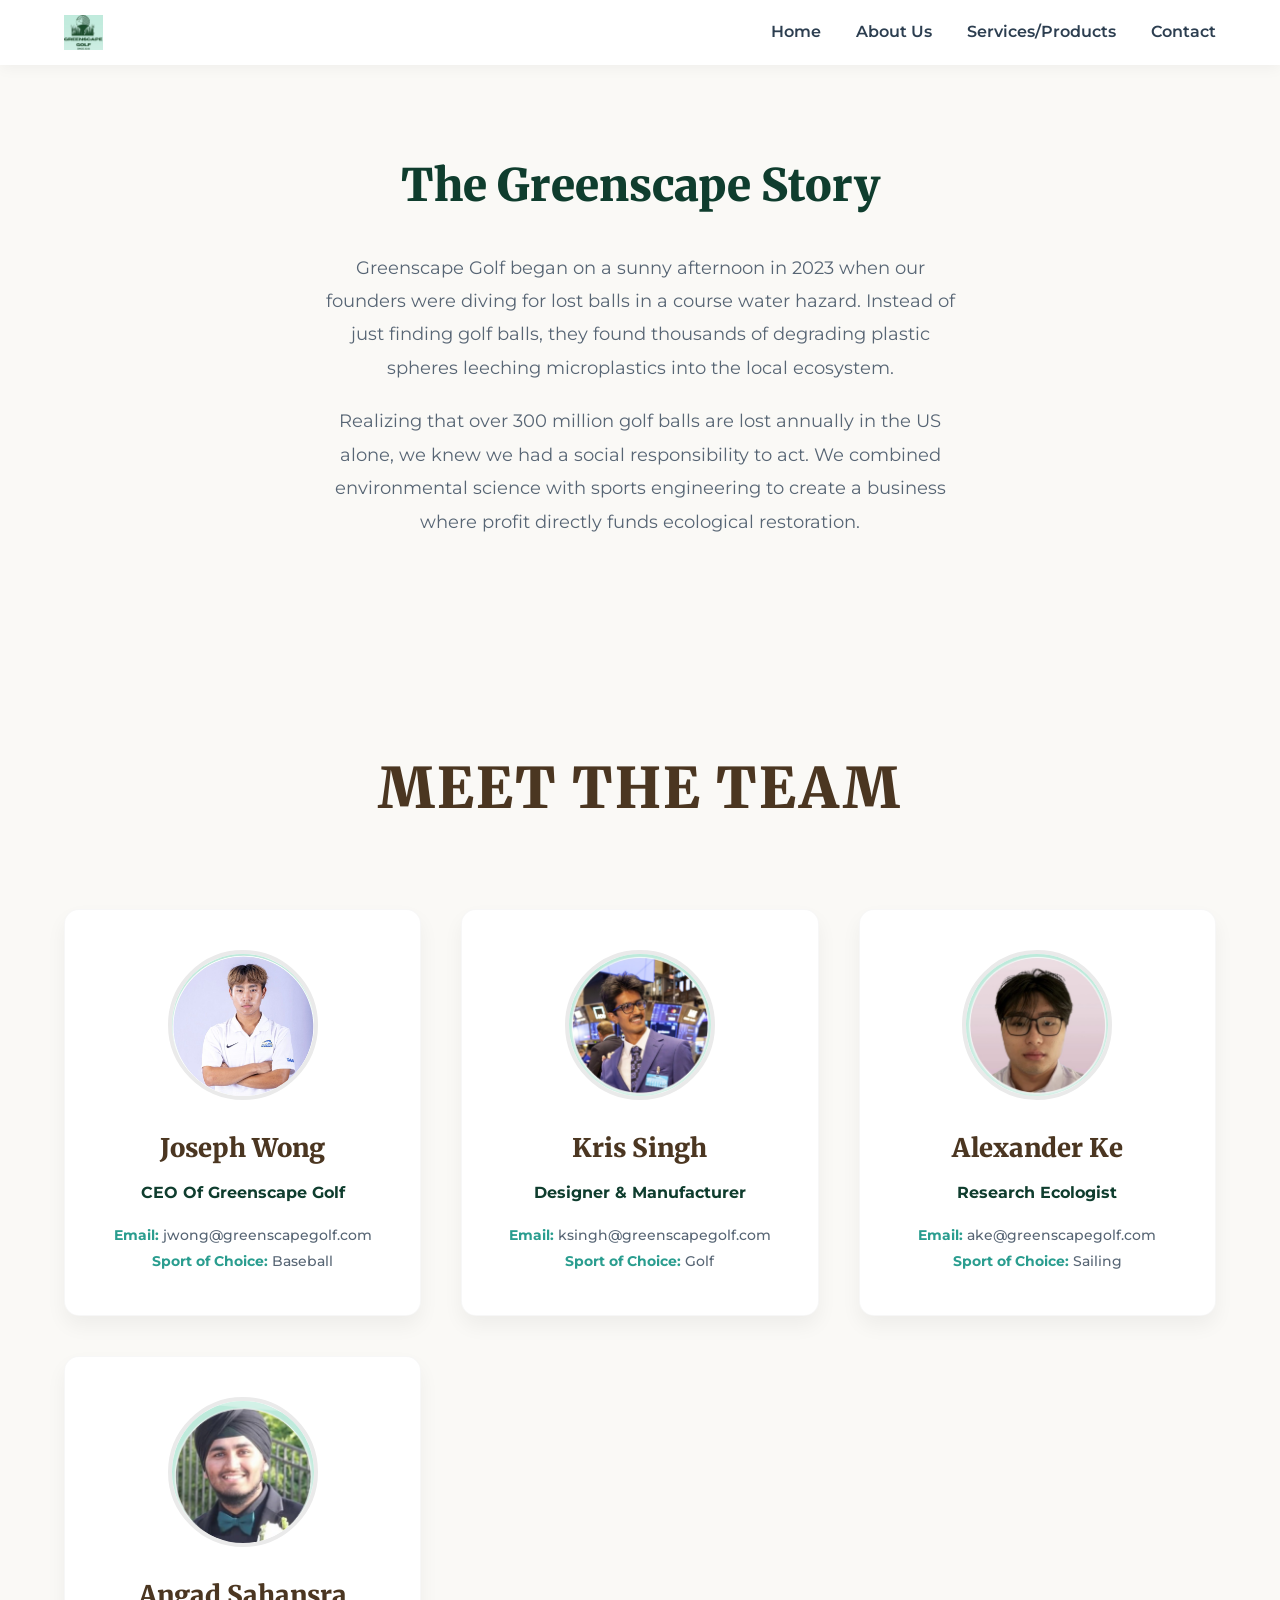
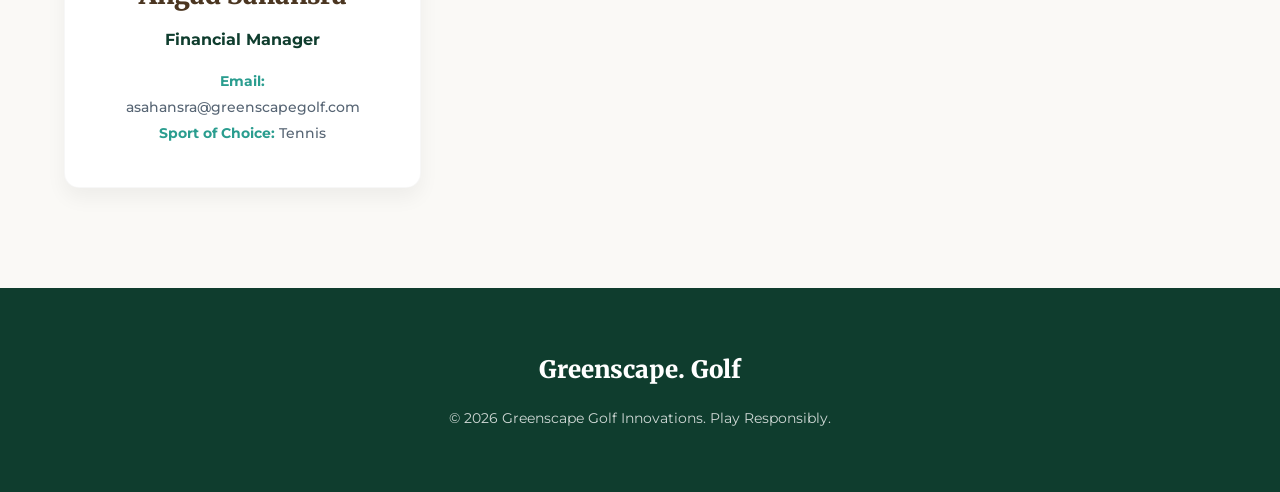
==== commit e061e07b: "Revise about story section layout and styles Refactor about story section for improved structure and" ====
--- a/about.html
+++ b/about.html
@@ -10,12 +10,24 @@
     <style>
         /* --- PAGE-SPECIFIC STYLES --- */
         .page-container { padding: 80px 10%; }
-        .grid-2 { display: grid; grid-template-columns: 1fr 1fr; gap: 60px; align-items: center; }
-
-        /* --- THE STORY SECTION --- */
-        .about-story h2 { font-size: 2.8rem; margin-bottom: 25px; color: var(--primary-green); }
-        .about-story p { font-size: 1.1rem; color: var(--text-muted); margin-bottom: 20px; }
-        .story-img { border-radius: 15px; box-shadow: 0 10px 30px rgba(0,0,0,0.1); }
+        
+        /* --- THE STORY SECTION (Centered, No Image) --- */
+        .about-story { 
+            text-align: center; 
+            max-width: 900px; 
+            margin: 0 auto; 
+        }
+        .about-story h2 { 
+            font-size: 2.8rem; 
+            margin-bottom: 25px; 
+            color: var(--primary-green); 
+        }
+        .about-story p { 
+            font-size: 1.1rem; 
+            color: var(--text-muted); 
+            margin-bottom: 20px; 
+            line-height: 1.9;
+        }
 
         /* --- MEET THE TEAM SECTION --- */
         .meet-team-section {
@@ -76,8 +88,7 @@
 
         /* --- MOBILE RESPONSIVENESS --- */
         @media (max-width: 1024px) {
-            .grid-2 { grid-template-columns: 1fr; text-align: center; }
-            .story-img { margin: 0 auto; }
+            .about-story h2 { font-size: 2.4rem; }
             .meet-team-section h2 { font-size: 2.8rem; }
         }
 
@@ -105,16 +116,9 @@
     </header>
 
     <div class="page-container about-story">
-        <div class="grid-2">
-            <div>
-                <h2>The Greenscape Story</h2>
-                <p>Greenscape Golf began on a sunny afternoon in 2023 when our founders were diving for lost balls in a course water hazard. Instead of just finding golf balls, they found thousands of degrading plastic spheres leeching microplastics into the local ecosystem.</p>
-                <p>Realizing that over 300 million golf balls are lost annually in the US alone, we knew we had a social responsibility to act. We combined environmental science with sports engineering to create a business where profit directly funds ecological restoration.</p>
-            </div>
-            <div>
-                <img class="story-img" src="https://images.unsplash.com/photo-1593111774240-d529f12eb4e6?auto=format&fit=crop&w=1000&q=80" alt="Founders on a golf course">
-            </div>
-        </div>
+        <h2>The Greenscape Story</h2>
+        <p>Greenscape Golf began on a sunny afternoon in 2023 when our founders were diving for lost balls in a course water hazard. Instead of just finding golf balls, they found thousands of degrading plastic spheres leeching microplastics into the local ecosystem.</p>
+        <p>Realizing that over 300 million golf balls are lost annually in the US alone, we knew we had a social responsibility to act. We combined environmental science with sports engineering to create a business where profit directly funds ecological restoration.</p>
     </div>
 
     <div class="meet-team-section">
--- a/style.css
+++ b/style.css
@@ -11,27 +11,146 @@
     --transition-smooth: all 0.4s cubic-bezier(0.165, 0.84, 0.44, 1);
 }
 
-* { margin: 0; padding: 0; box-sizing: border-box; }
-body { background-color: var(--earth-sand); color: var(--text-dark); font-family: 'Montserrat', sans-serif; line-height: 1.8; }
-h1, h2, h3, h4 { font-family: 'Merriweather', serif; color: var(--primary-green); font-weight: 900; }
-a { text-decoration: none; color: inherit; transition: var(--transition-smooth); }
-ul { list-style: none; }
-img { max-width: 100%; height: auto; display: block; border-radius: 10px; }
+* { 
+    margin: 0; 
+    padding: 0; 
+    box-sizing: border-box; 
+}
 
-/* Navigation */
-header { background-color: rgba(250, 249, 246, 0.98); padding: 20px 5%; display: flex; justify-content: space-between; align-items: center; box-shadow: 0 2px 15px rgba(0,0,0,0.05); position: sticky; top: 0; z-index: 1000; }
-.logo { font-size: 1.5rem; font-weight: 900; color: var(--primary-green); }
-.logo-accent { color: var(--accent-green); }
-nav ul { display: flex; gap: 35px; }
-nav a { font-weight: 600; color: var(--text-dark); position: relative; }
-nav a:hover { color: var(--accent-green); }
+body { 
+    background-color: var(--recycled-white); 
+    color: var(--text-dark); 
+    font-family: 'Montserrat', sans-serif; 
+    line-height: 1.8; 
+}
 
-/* Buttons & Layout */
-.btn { display: inline-block; background-color: var(--accent-green); color: var(--text-light); padding: 15px 30px; font-weight: 700; border-radius: 50px; border: none; cursor: pointer; }
-.btn:hover { background-color: var(--hover-green); transform: translateY(-2px); }
-.page-container { padding: 80px 10%; min-height: 70vh; }
-.grid-2 { display: grid; grid-template-columns: 1fr 1fr; gap: 60px; align-items: center; }
+h1, h2, h3, h4 { 
+    font-family: 'Merriweather', serif; 
+    color: var(--primary-green); 
+    font-weight: 900; 
+}
 
-/* Footer */
-footer { background-color: var(--primary-green); color: var(--text-light); padding: 60px 10%; text-align: center; margin-top: auto; }
-footer a:hover { color: var(--accent-green); }
+a { 
+    text-decoration: none; 
+    color: inherit; 
+    transition: var(--transition-smooth); 
+}
+
+ul { 
+    list-style: none; 
+}
+
+img { 
+    max-width: 100%; 
+    height: auto; 
+    display: block; 
+}
+
+/* --- NAVIGATION --- */
+header { 
+    background-color: rgba(255, 255, 255, 0.98); 
+    padding: 15px 5%; 
+    display: flex; 
+    justify-content: space-between; 
+    align-items: center; 
+    box-shadow: 0 2px 15px rgba(0,0,0,0.05); 
+    position: sticky; 
+    top: 0; 
+    z-index: 1000; 
+}
+
+.logo { 
+    display: flex; 
+    align-items: center; 
+}
+
+.logo img { 
+    height: 35px; /* Sleeker size for the official logo */
+    width: auto; 
+    display: block; 
+    mix-blend-mode: multiply; /* Blends the white background of Logo.jpg with the header */
+}
+
+nav ul { 
+    display: flex; 
+    gap: 35px; 
+}
+
+nav a { 
+    font-weight: 600; 
+    color: var(--text-dark); 
+}
+
+nav a:hover { 
+    color: var(--accent-green); 
+}
+
+/* --- BUTTONS --- */
+.btn { 
+    display: inline-block; 
+    background-color: var(--accent-green); 
+    color: var(--text-light); 
+    padding: 15px 30px; 
+    font-weight: 700; 
+    border-radius: 50px; 
+    border: none; 
+    cursor: pointer; 
+    transition: var(--transition-smooth); 
+}
+
+.btn:hover { 
+    background-color: var(--hover-green); 
+    transform: translateY(-3px); 
+    box-shadow: 0 10px 20px rgba(42, 157, 143, 0.2); 
+}
+
+/* --- LAYOUT UTILITIES --- */
+.page-container { 
+    padding: 80px 10%; 
+}
+
+.grid-2 { 
+    display: grid; 
+    grid-template-columns: 1fr 1fr; 
+    gap: 60px; 
+    align-items: center; 
+}
+
+/* --- FOOTER --- */
+footer { 
+    background-color: var(--primary-green); 
+    color: var(--text-light); 
+    text-align: center; 
+    padding: 60px 20px; 
+}
+
+footer h2 { 
+    color: var(--text-light); 
+    margin-bottom: 15px; 
+}
+
+footer p { 
+    opacity: 0.8; 
+    font-size: 0.9rem; 
+}
+
+/* --- MOBILE RESPONSIVENESS --- */
+@media (max-width: 768px) {
+    header { 
+        flex-direction: column; 
+        gap: 20px; 
+    }
+    
+    nav ul { 
+        gap: 15px; 
+    }
+    
+    .grid-2 { 
+        grid-template-columns: 1fr; 
+        text-align: center; 
+    }
+    
+    .logo img {
+        height: 30px;
+    }
+}
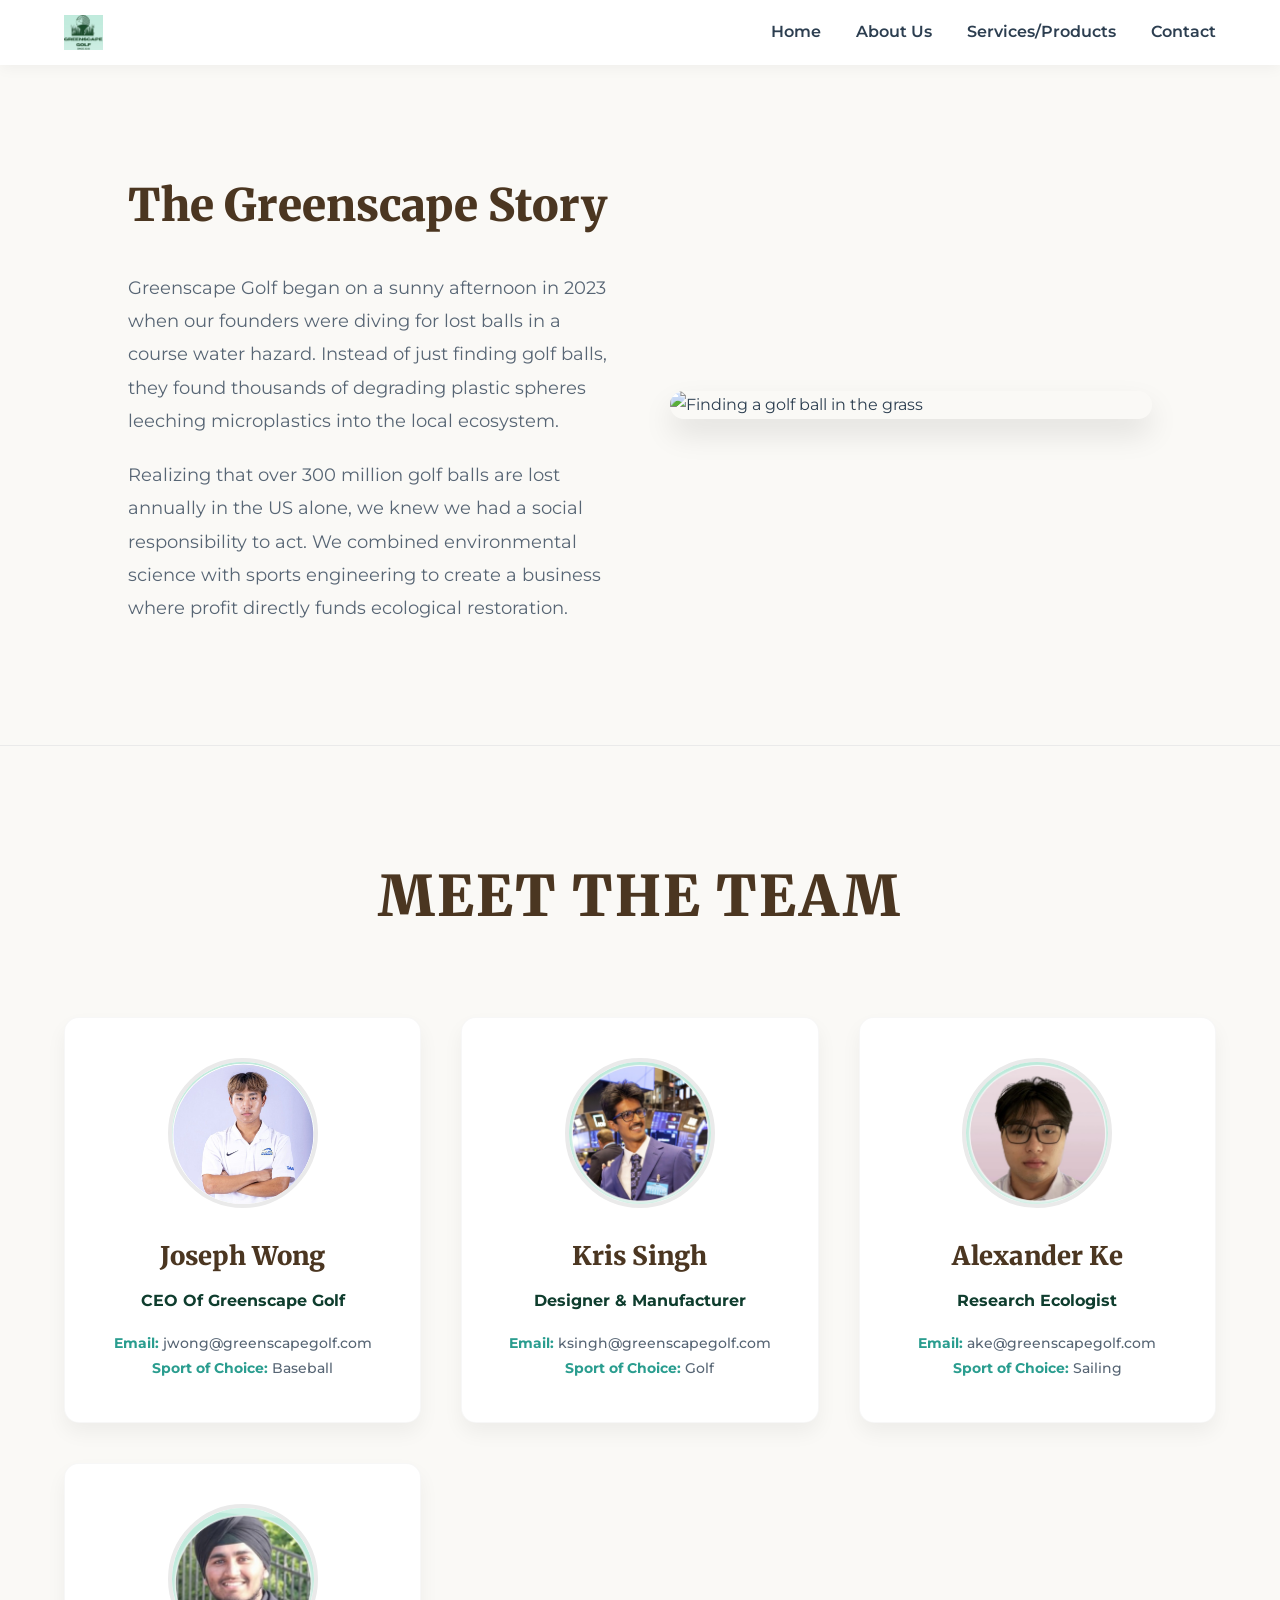
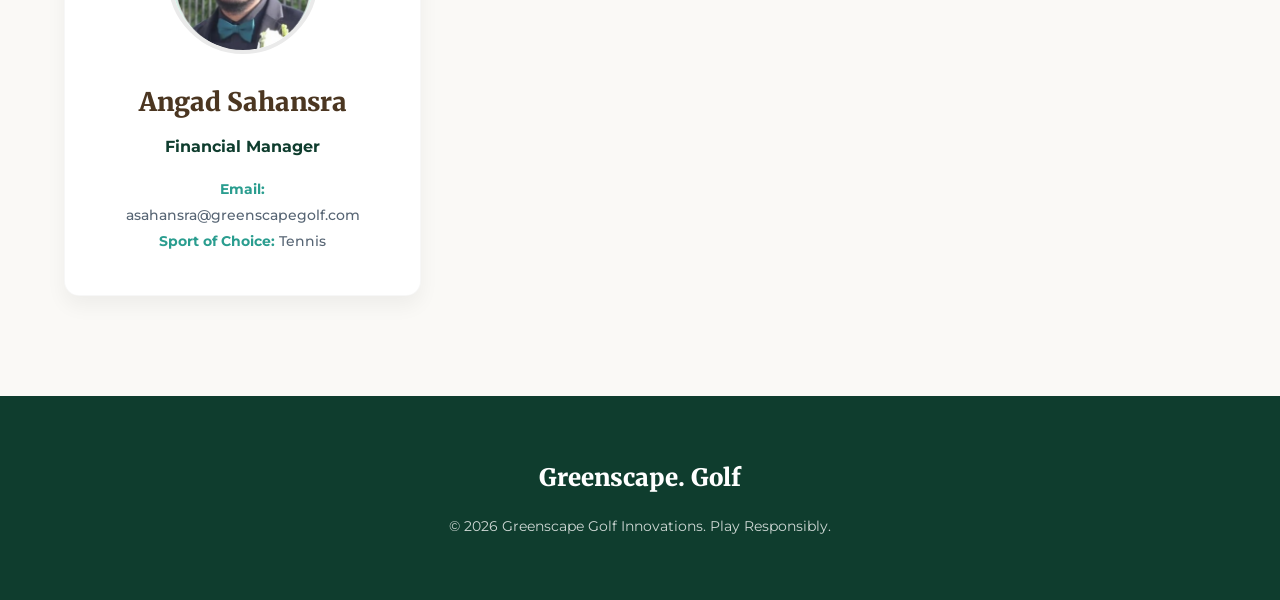
==== commit 74e23cc7: "Refactor about page styles and layout Updated styles for the about page and restructured the story s" ====
--- a/about.html
+++ b/about.html
@@ -8,32 +8,18 @@
     <link rel="stylesheet" href="style.css">
     
     <style>
-        /* --- PAGE-SPECIFIC STYLES --- */
-        .page-container { padding: 80px 10%; }
-        
-        /* --- THE STORY SECTION (Centered, No Image) --- */
-        .about-story { 
-            text-align: center; 
-            max-width: 900px; 
-            margin: 0 auto; 
-        }
-        .about-story h2 { 
-            font-size: 2.8rem; 
-            margin-bottom: 25px; 
-            color: var(--primary-green); 
-        }
-        .about-story p { 
-            font-size: 1.1rem; 
-            color: var(--text-muted); 
-            margin-bottom: 20px; 
-            line-height: 1.9;
-        }
+        .page-container { padding: 100px 10%; }
+
+        /* --- THE STORY SECTION --- */
+        .about-story h2 { font-size: 2.8rem; margin-bottom: 25px; color: #4B3621; }
+        .about-story p { font-size: 1.1rem; color: var(--text-muted); margin-bottom: 20px; line-height: 1.9;}
 
         /* --- MEET THE TEAM SECTION --- */
         .meet-team-section {
             background-color: var(--recycled-white);
             padding: 100px 5%;
             text-align: center;
+            border-top: 1px solid #EAEAEA;
         }
 
         .meet-team-section h2 {
@@ -44,57 +30,18 @@
             margin-bottom: 70px;
         }
 
-        .team-grid {
-            display: grid;
-            grid-template-columns: repeat(auto-fit, minmax(280px, 1fr));
-            gap: 40px;
-            max-width: 1400px;
-            margin: 0 auto;
-        }
-
-        .team-card {
-            background-color: white;
-            border-radius: 15px;
-            padding: 40px;
-            box-shadow: 0 10px 20px rgba(0,0,0,0.05);
-            display: flex;
-            flex-direction: column;
-            align-items: center;
-            transition: transform 0.3s ease;
-            border: 1px solid rgba(0,0,0,0.03);
-        }
-
-        .team-card:hover { transform: translateY(-8px); }
-
-        .team-card img {
-            width: 150px;
-            height: 150px;
-            object-fit: cover;
-            border-radius: 50%;
-            margin-bottom: 25px;
-            border: 4px solid #EAEAEA;
-        }
-
+        .team-grid { display: grid; grid-template-columns: repeat(auto-fit, minmax(280px, 1fr)); gap: 40px; max-width: 1400px; margin: 0 auto; }
+        .team-card { background-color: white; border-radius: 15px; padding: 40px; box-shadow: 0 10px 20px rgba(0,0,0,0.05); display: flex; flex-direction: column; align-items: center; transition: transform 0.3s ease; border: 1px solid rgba(0,0,0,0.03); }
+        .team-card:hover { transform: translateY(-8px); box-shadow: 0 15px 30px rgba(0,0,0,0.08); }
+        .team-card img { width: 150px; height: 150px; object-fit: cover; border-radius: 50%; margin-bottom: 25px; border: 4px solid #EAEAEA; }
         .team-name { color: #4B3621; font-size: 1.6rem; margin-bottom: 8px; }
         .team-title { color: var(--primary-green); font-weight: bold; margin-bottom: 15px; text-transform: capitalize; }
         .team-card-info { margin-top: auto; }
-        
-        .team-meta {
-            color: var(--text-muted);
-            font-size: 0.9rem;
-            font-weight: 500;
-        }
+        .team-meta { color: var(--text-muted); font-size: 0.9rem; font-weight: 500; }
         .team-meta strong { color: var(--accent-green); }
-
-        /* --- MOBILE RESPONSIVENESS --- */
-        @media (max-width: 1024px) {
-            .about-story h2 { font-size: 2.4rem; }
-            .meet-team-section h2 { font-size: 2.8rem; }
-        }
 
         @media (max-width: 768px) {
             .meet-team-section h2 { font-size: 2rem; margin-bottom: 40px; }
-            .team-grid { grid-template-columns: 1fr; }
             .team-card { padding: 30px; }
         }
     </style>
@@ -116,9 +63,16 @@
     </header>
 
     <div class="page-container about-story">
-        <h2>The Greenscape Story</h2>
-        <p>Greenscape Golf began on a sunny afternoon in 2023 when our founders were diving for lost balls in a course water hazard. Instead of just finding golf balls, they found thousands of degrading plastic spheres leeching microplastics into the local ecosystem.</p>
-        <p>Realizing that over 300 million golf balls are lost annually in the US alone, we knew we had a social responsibility to act. We combined environmental science with sports engineering to create a business where profit directly funds ecological restoration.</p>
+        <div class="grid-2">
+            <div>
+                <h2>The Greenscape Story</h2>
+                <p>Greenscape Golf began on a sunny afternoon in 2023 when our founders were diving for lost balls in a course water hazard. Instead of just finding golf balls, they found thousands of degrading plastic spheres leeching microplastics into the local ecosystem.</p>
+                <p>Realizing that over 300 million golf balls are lost annually in the US alone, we knew we had a social responsibility to act. We combined environmental science with sports engineering to create a business where profit directly funds ecological restoration.</p>
+            </div>
+            <div>
+                <img src="https://images.unsplash.com/photo-1600172454132-ae1f0fa8ce70?auto=format&fit=crop&w=1000&q=80" alt="Finding a golf ball in the grass" class="rounded-image">
+            </div>
+        </div>
     </div>
 
     <div class="meet-team-section">
--- a/style.css
+++ b/style.css
@@ -11,11 +11,7 @@
     --transition-smooth: all 0.4s cubic-bezier(0.165, 0.84, 0.44, 1);
 }
 
-* { 
-    margin: 0; 
-    padding: 0; 
-    box-sizing: border-box; 
-}
+* { margin: 0; padding: 0; box-sizing: border-box; }
 
 body { 
     background-color: var(--recycled-white); 
@@ -30,20 +26,24 @@
     font-weight: 900; 
 }
 
-a { 
-    text-decoration: none; 
-    color: inherit; 
-    transition: var(--transition-smooth); 
-}
+a { text-decoration: none; color: inherit; transition: var(--transition-smooth); }
+ul { list-style: none; }
 
-ul { 
-    list-style: none; 
-}
-
+/* Image Utilities */
 img { 
     max-width: 100%; 
     height: auto; 
     display: block; 
+}
+
+.rounded-image {
+    border-radius: 15px;
+    box-shadow: 0 15px 30px rgba(0,0,0,0.1);
+    transition: var(--transition-smooth);
+}
+
+.rounded-image:hover {
+    transform: scale(1.02);
 }
 
 /* --- NAVIGATION --- */
@@ -59,31 +59,17 @@
     z-index: 1000; 
 }
 
-.logo { 
-    display: flex; 
-    align-items: center; 
+.logo { display: flex; align-items: center; }
+.logo img { 
+    height: 35px; 
+    width: auto; 
+    display: block; 
+    mix-blend-mode: multiply; 
 }
 
-.logo img { 
-    height: 35px; /* Sleeker size for the official logo */
-    width: auto; 
-    display: block; 
-    mix-blend-mode: multiply; /* Blends the white background of Logo.jpg with the header */
-}
-
-nav ul { 
-    display: flex; 
-    gap: 35px; 
-}
-
-nav a { 
-    font-weight: 600; 
-    color: var(--text-dark); 
-}
-
-nav a:hover { 
-    color: var(--accent-green); 
-}
+nav ul { display: flex; gap: 35px; }
+nav a { font-weight: 600; color: var(--text-dark); }
+nav a:hover { color: var(--accent-green); }
 
 /* --- BUTTONS --- */
 .btn { 
@@ -105,9 +91,7 @@
 }
 
 /* --- LAYOUT UTILITIES --- */
-.page-container { 
-    padding: 80px 10%; 
-}
+.page-container { padding: 80px 10%; }
 
 .grid-2 { 
     display: grid; 
@@ -124,33 +108,16 @@
     padding: 60px 20px; 
 }
 
-footer h2 { 
-    color: var(--text-light); 
-    margin-bottom: 15px; 
+footer h2 { color: var(--text-light); margin-bottom: 15px; }
+footer p { opacity: 0.8; font-size: 0.9rem; }
+
+/* --- MOBILE RESPONSIVENESS --- */
+@media (max-width: 900px) {
+    .grid-2 { grid-template-columns: 1fr; text-align: center; }
 }
 
-footer p { 
-    opacity: 0.8; 
-    font-size: 0.9rem; 
+@media (max-width: 768px) {
+    header { flex-direction: column; gap: 20px; }
+    nav ul { gap: 15px; flex-wrap: wrap; justify-content: center; }
+    .logo img { height: 30px; }
 }
-
-/* --- MOBILE RESPONSIVENESS --- */
-@media (max-width: 768px) {
-    header { 
-        flex-direction: column; 
-        gap: 20px; 
-    }
-    
-    nav ul { 
-        gap: 15px; 
-    }
-    
-    .grid-2 { 
-        grid-template-columns: 1fr; 
-        text-align: center; 
-    }
-    
-    .logo img {
-        height: 30px;
-    }
-}
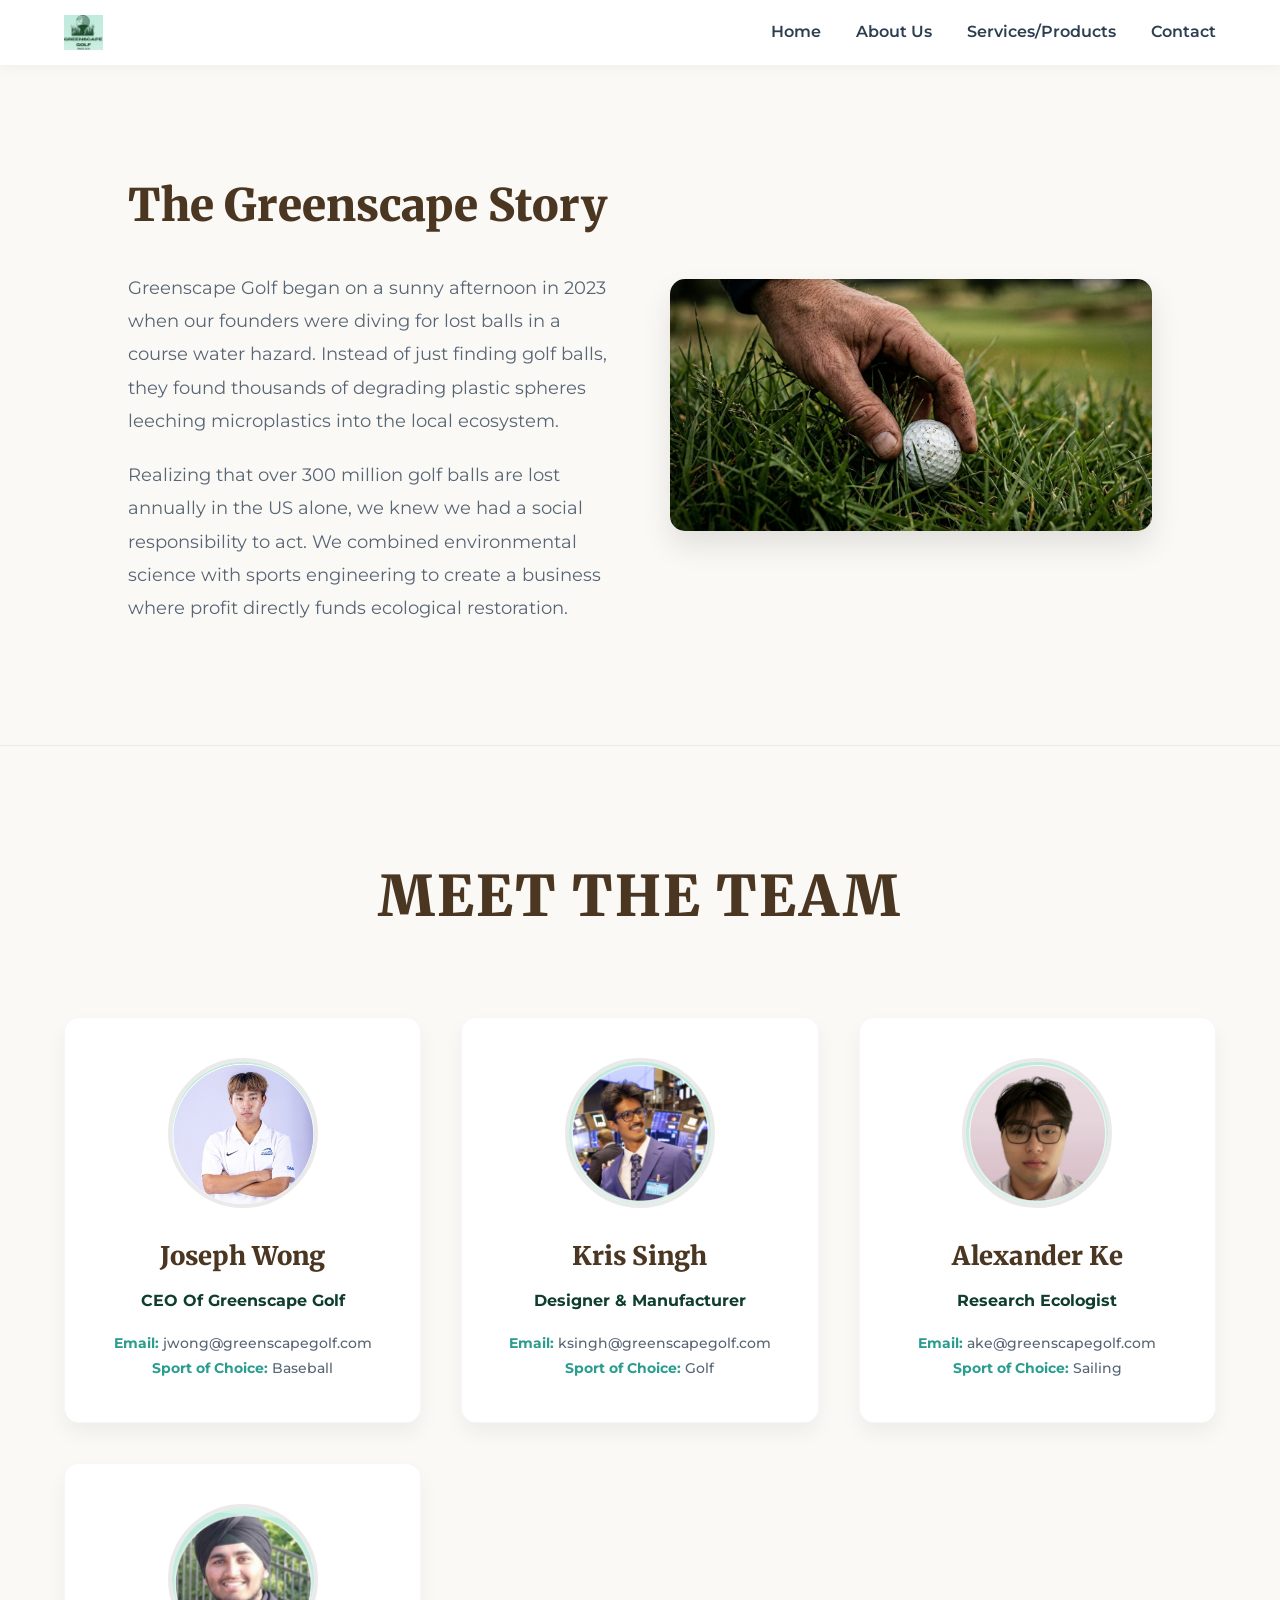
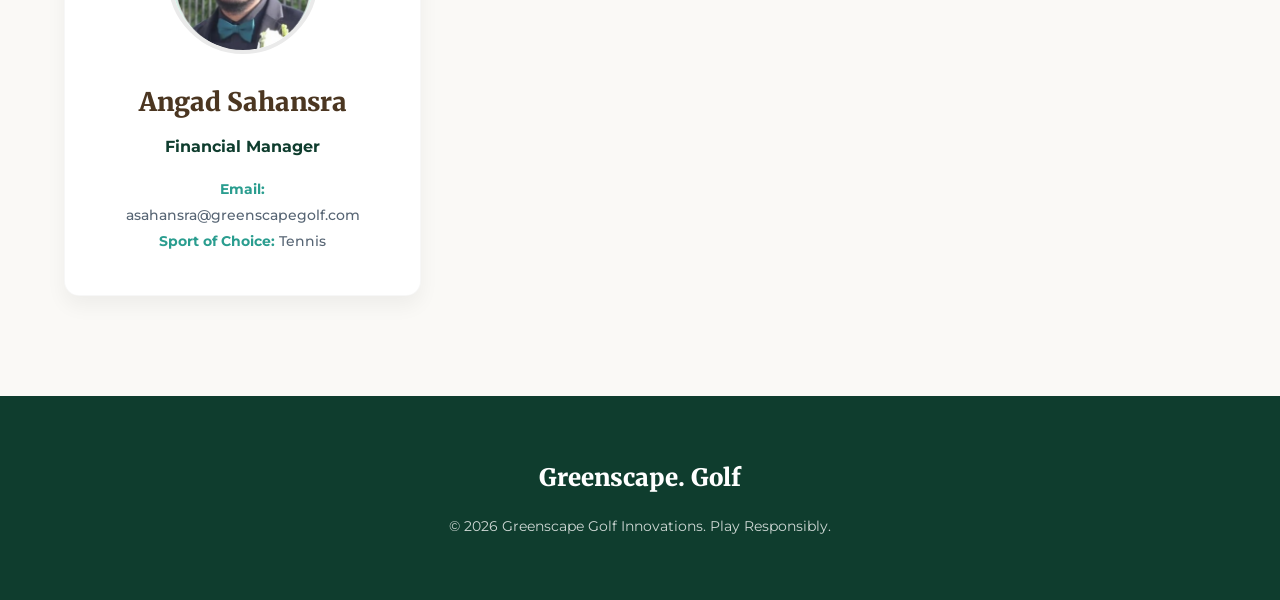
==== commit b2d541ff: "Replace image source with local file" ====
--- a/about.html
+++ b/about.html
@@ -70,7 +70,7 @@
                 <p>Realizing that over 300 million golf balls are lost annually in the US alone, we knew we had a social responsibility to act. We combined environmental science with sports engineering to create a business where profit directly funds ecological restoration.</p>
             </div>
             <div>
-                <img src="https://images.unsplash.com/photo-1600172454132-ae1f0fa8ce70?auto=format&fit=crop&w=1000&q=80" alt="Finding a golf ball in the grass" class="rounded-image">
+                <img src="Grass_Ball.jpg" alt="Finding a golf ball in the grass" class="rounded-image">
             </div>
         </div>
     </div>
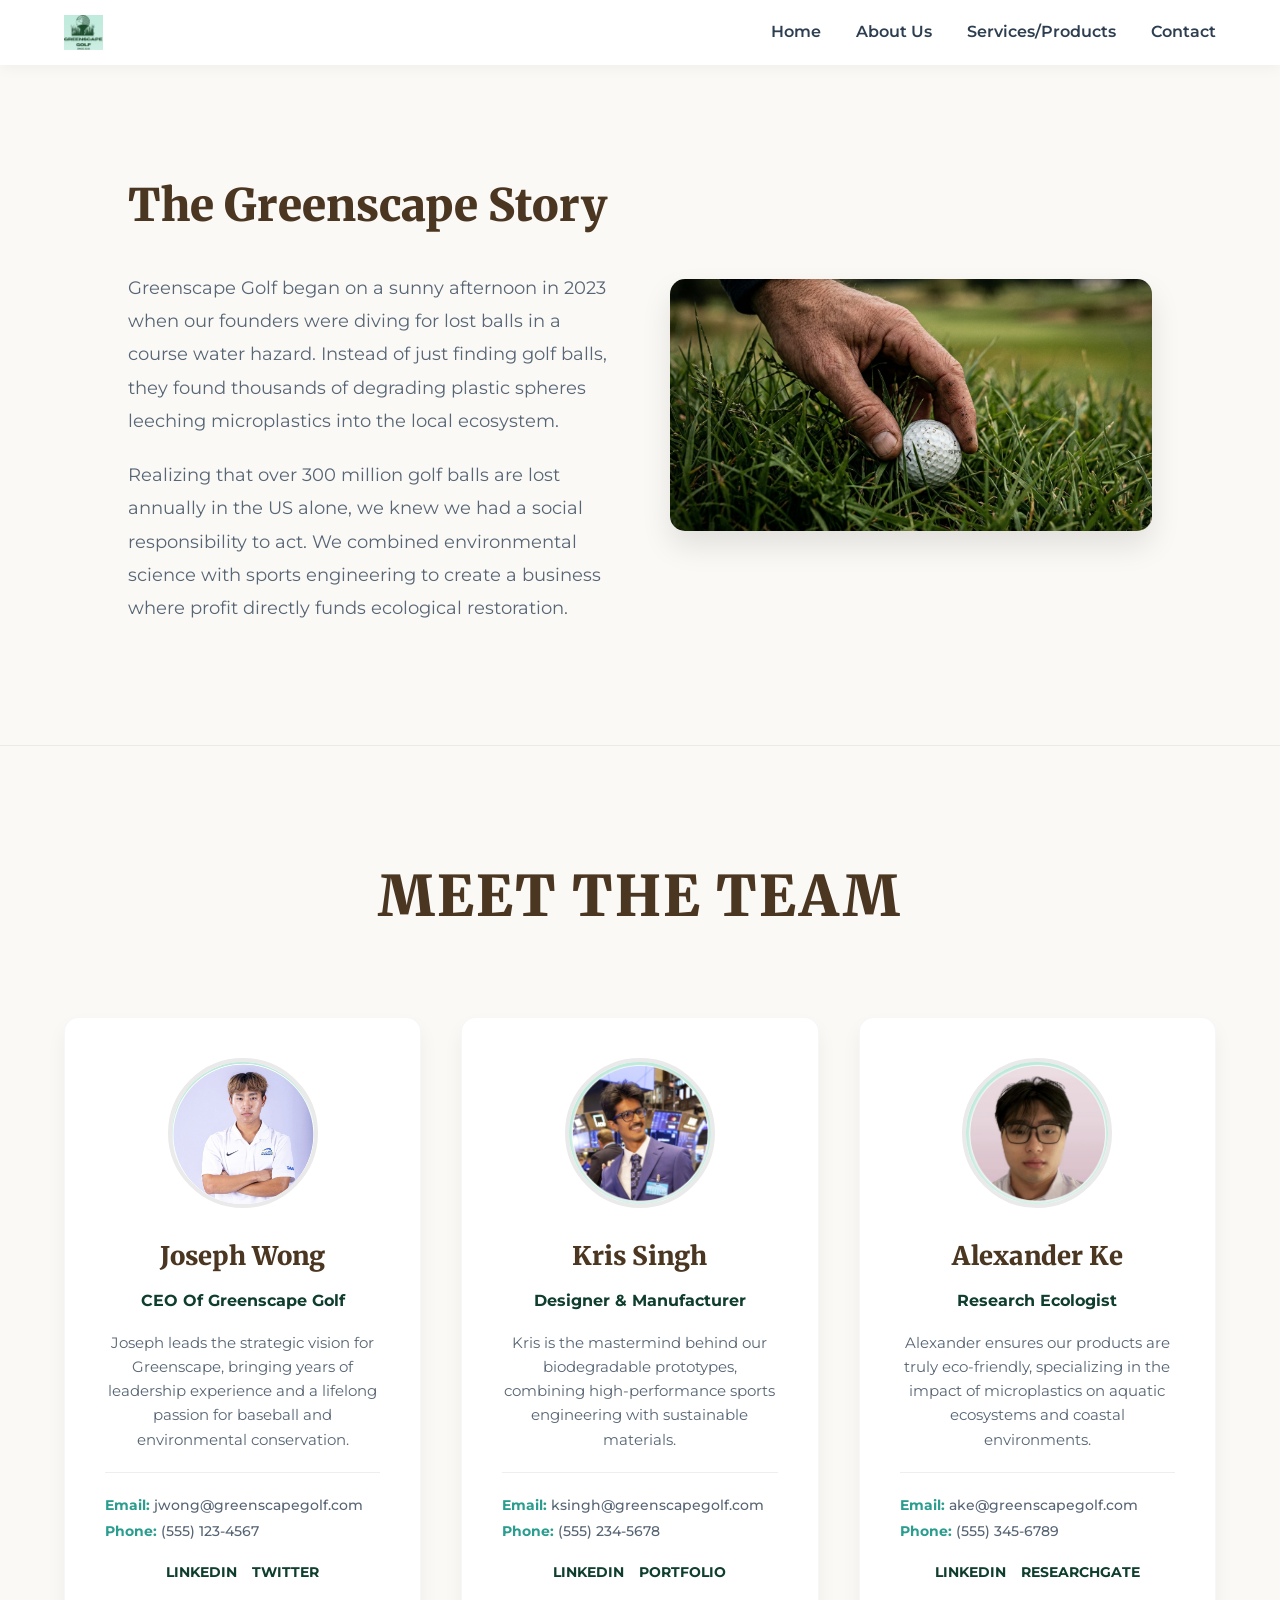
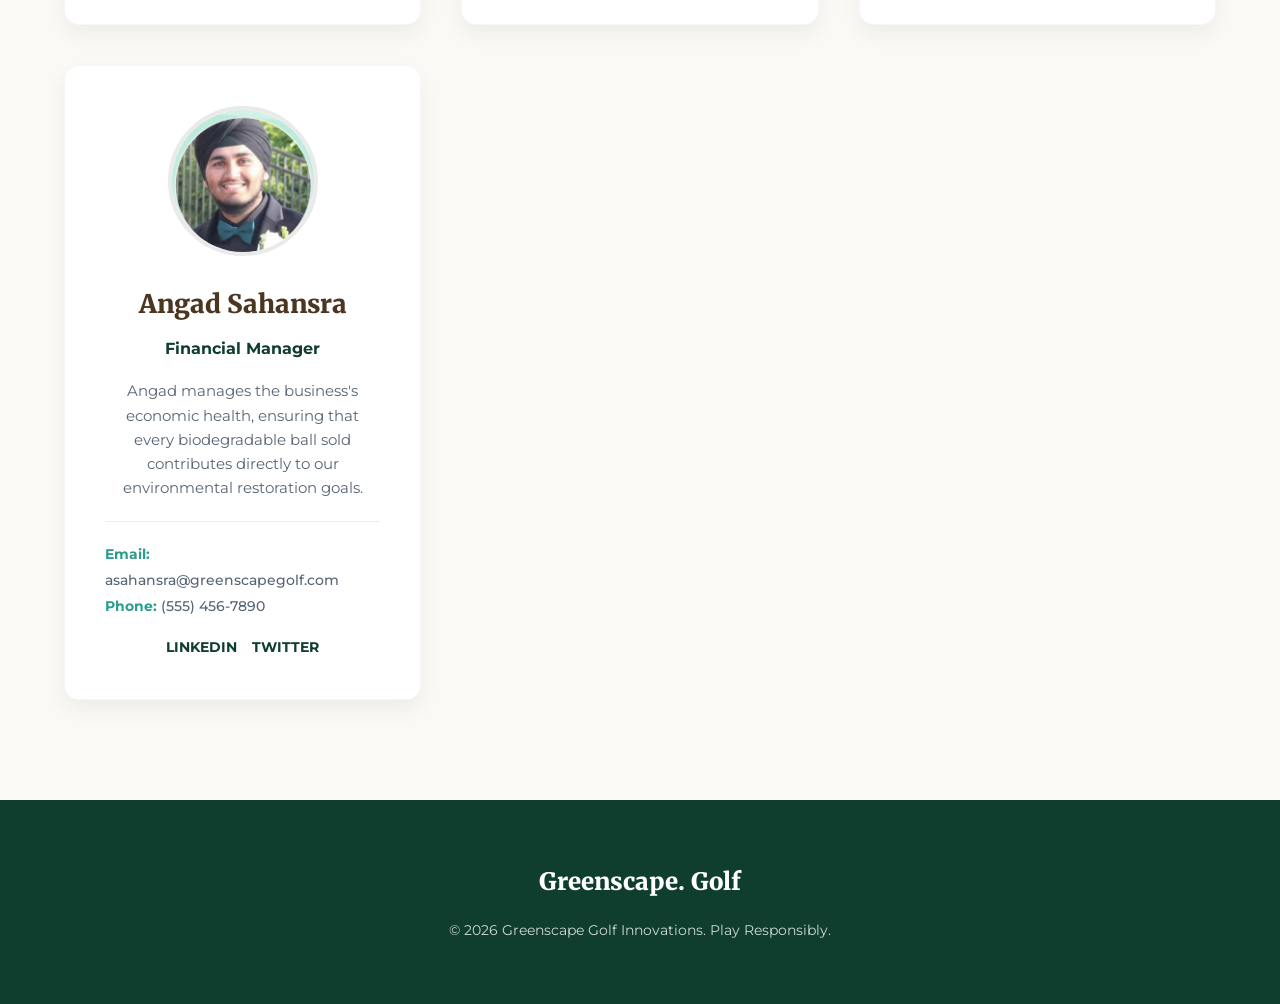
==== commit 978d3590: "Update team section styles and bios in about.html" ====
--- a/about.html
+++ b/about.html
@@ -30,15 +30,72 @@
             margin-bottom: 70px;
         }
 
-        .team-grid { display: grid; grid-template-columns: repeat(auto-fit, minmax(280px, 1fr)); gap: 40px; max-width: 1400px; margin: 0 auto; }
-        .team-card { background-color: white; border-radius: 15px; padding: 40px; box-shadow: 0 10px 20px rgba(0,0,0,0.05); display: flex; flex-direction: column; align-items: center; transition: transform 0.3s ease; border: 1px solid rgba(0,0,0,0.03); }
+        .team-grid { 
+            display: grid; 
+            grid-template-columns: repeat(auto-fit, minmax(320px, 1fr)); 
+            gap: 40px; 
+            max-width: 1400px; 
+            margin: 0 auto; 
+        }
+
+        .team-card { 
+            background-color: white; 
+            border-radius: 15px; 
+            padding: 40px; 
+            box-shadow: 0 10px 20px rgba(0,0,0,0.05); 
+            display: flex; 
+            flex-direction: column; 
+            align-items: center; 
+            transition: transform 0.3s ease; 
+            border: 1px solid rgba(0,0,0,0.03); 
+        }
+
         .team-card:hover { transform: translateY(-8px); box-shadow: 0 15px 30px rgba(0,0,0,0.08); }
-        .team-card img { width: 150px; height: 150px; object-fit: cover; border-radius: 50%; margin-bottom: 25px; border: 4px solid #EAEAEA; }
+        
+        .team-card img { 
+            width: 150px; 
+            height: 150px; 
+            object-fit: cover; 
+            border-radius: 50%; 
+            margin-bottom: 25px; 
+            border: 4px solid #EAEAEA; 
+        }
+
         .team-name { color: #4B3621; font-size: 1.6rem; margin-bottom: 8px; }
         .team-title { color: var(--primary-green); font-weight: bold; margin-bottom: 15px; text-transform: capitalize; }
-        .team-card-info { margin-top: auto; }
-        .team-meta { color: var(--text-muted); font-size: 0.9rem; font-weight: 500; }
+        
+        .team-bio {
+            font-size: 0.95rem;
+            color: var(--text-muted);
+            margin-bottom: 20px;
+            line-height: 1.6;
+        }
+
+        .team-card-info { 
+            margin-top: auto; 
+            width: 100%;
+            border-top: 1px solid #eee;
+            padding-top: 20px;
+        }
+
+        .team-meta { color: var(--text-muted); font-size: 0.9rem; font-weight: 500; text-align: left; }
         .team-meta strong { color: var(--accent-green); }
+        
+        .team-socials {
+            margin-top: 15px;
+            display: flex;
+            gap: 15px;
+            justify-content: center;
+        }
+        
+        .team-socials a {
+            color: var(--primary-green);
+            font-size: 0.85rem;
+            font-weight: 700;
+            text-transform: uppercase;
+        }
+
+        .team-socials a:hover { color: var(--accent-green); }
 
         @media (max-width: 768px) {
             .meet-team-section h2 { font-size: 2rem; margin-bottom: 40px; }
@@ -83,11 +140,16 @@
                 <img src="Joseph.jpg" alt="Joseph Wong - CEO">
                 <h3 class="team-name">Joseph Wong</h3>
                 <p class="team-title">CEO of Greenscape Golf</p>
+                <p class="team-bio">Joseph leads the strategic vision for Greenscape, bringing years of leadership experience and a lifelong passion for baseball and environmental conservation.</p>
                 <div class="team-card-info">
                     <p class="team-meta">
                         <strong>Email:</strong> jwong@greenscapegolf.com<br>
-                        <strong>Sport of Choice:</strong> Baseball
-                    </p>
+                        <strong>Phone:</strong> (555) 123-4567
+                    </p>
+                    <div class="team-socials">
+                        <a href="#">LinkedIn</a>
+                        <a href="#">Twitter</a>
+                    </div>
                 </div>
             </div>
             
@@ -95,11 +157,16 @@
                 <img src="Kris.jpg" alt="Kris Singh - Designer">
                 <h3 class="team-name">Kris Singh</h3>
                 <p class="team-title">Designer & Manufacturer</p>
+                <p class="team-bio">Kris is the mastermind behind our biodegradable prototypes, combining high-performance sports engineering with sustainable materials.</p>
                 <div class="team-card-info">
                     <p class="team-meta">
                         <strong>Email:</strong> ksingh@greenscapegolf.com<br>
-                        <strong>Sport of Choice:</strong> Golf
-                    </p>
+                        <strong>Phone:</strong> (555) 234-5678
+                    </p>
+                    <div class="team-socials">
+                        <a href="#">LinkedIn</a>
+                        <a href="#">Portfolio</a>
+                    </div>
                 </div>
             </div>
             
@@ -107,11 +174,16 @@
                 <img src="Alexander.jpg" alt="Alexander Ke - Ecologist">
                 <h3 class="team-name">Alexander Ke</h3>
                 <p class="team-title">Research Ecologist</p>
+                <p class="team-bio">Alexander ensures our products are truly eco-friendly, specializing in the impact of microplastics on aquatic ecosystems and coastal environments.</p>
                 <div class="team-card-info">
                     <p class="team-meta">
                         <strong>Email:</strong> ake@greenscapegolf.com<br>
-                        <strong>Sport of Choice:</strong> Sailing
-                    </p>
+                        <strong>Phone:</strong> (555) 345-6789
+                    </p>
+                    <div class="team-socials">
+                        <a href="#">LinkedIn</a>
+                        <a href="#">ResearchGate</a>
+                    </div>
                 </div>
             </div>
             
@@ -119,11 +191,16 @@
                 <img src="Angad.jpg" alt="Angad Sahansra - Financial">
                 <h3 class="team-name">Angad Sahansra</h3>
                 <p class="team-title">Financial Manager</p>
+                <p class="team-bio">Angad manages the business's economic health, ensuring that every biodegradable ball sold contributes directly to our environmental restoration goals.</p>
                 <div class="team-card-info">
                     <p class="team-meta">
                         <strong>Email:</strong> asahansra@greenscapegolf.com<br>
-                        <strong>Sport of Choice:</strong> Tennis
-                    </p>
+                        <strong>Phone:</strong> (555) 456-7890
+                    </p>
+                    <div class="team-socials">
+                        <a href="#">LinkedIn</a>
+                        <a href="#">Twitter</a>
+                    </div>
                 </div>
             </div>
             
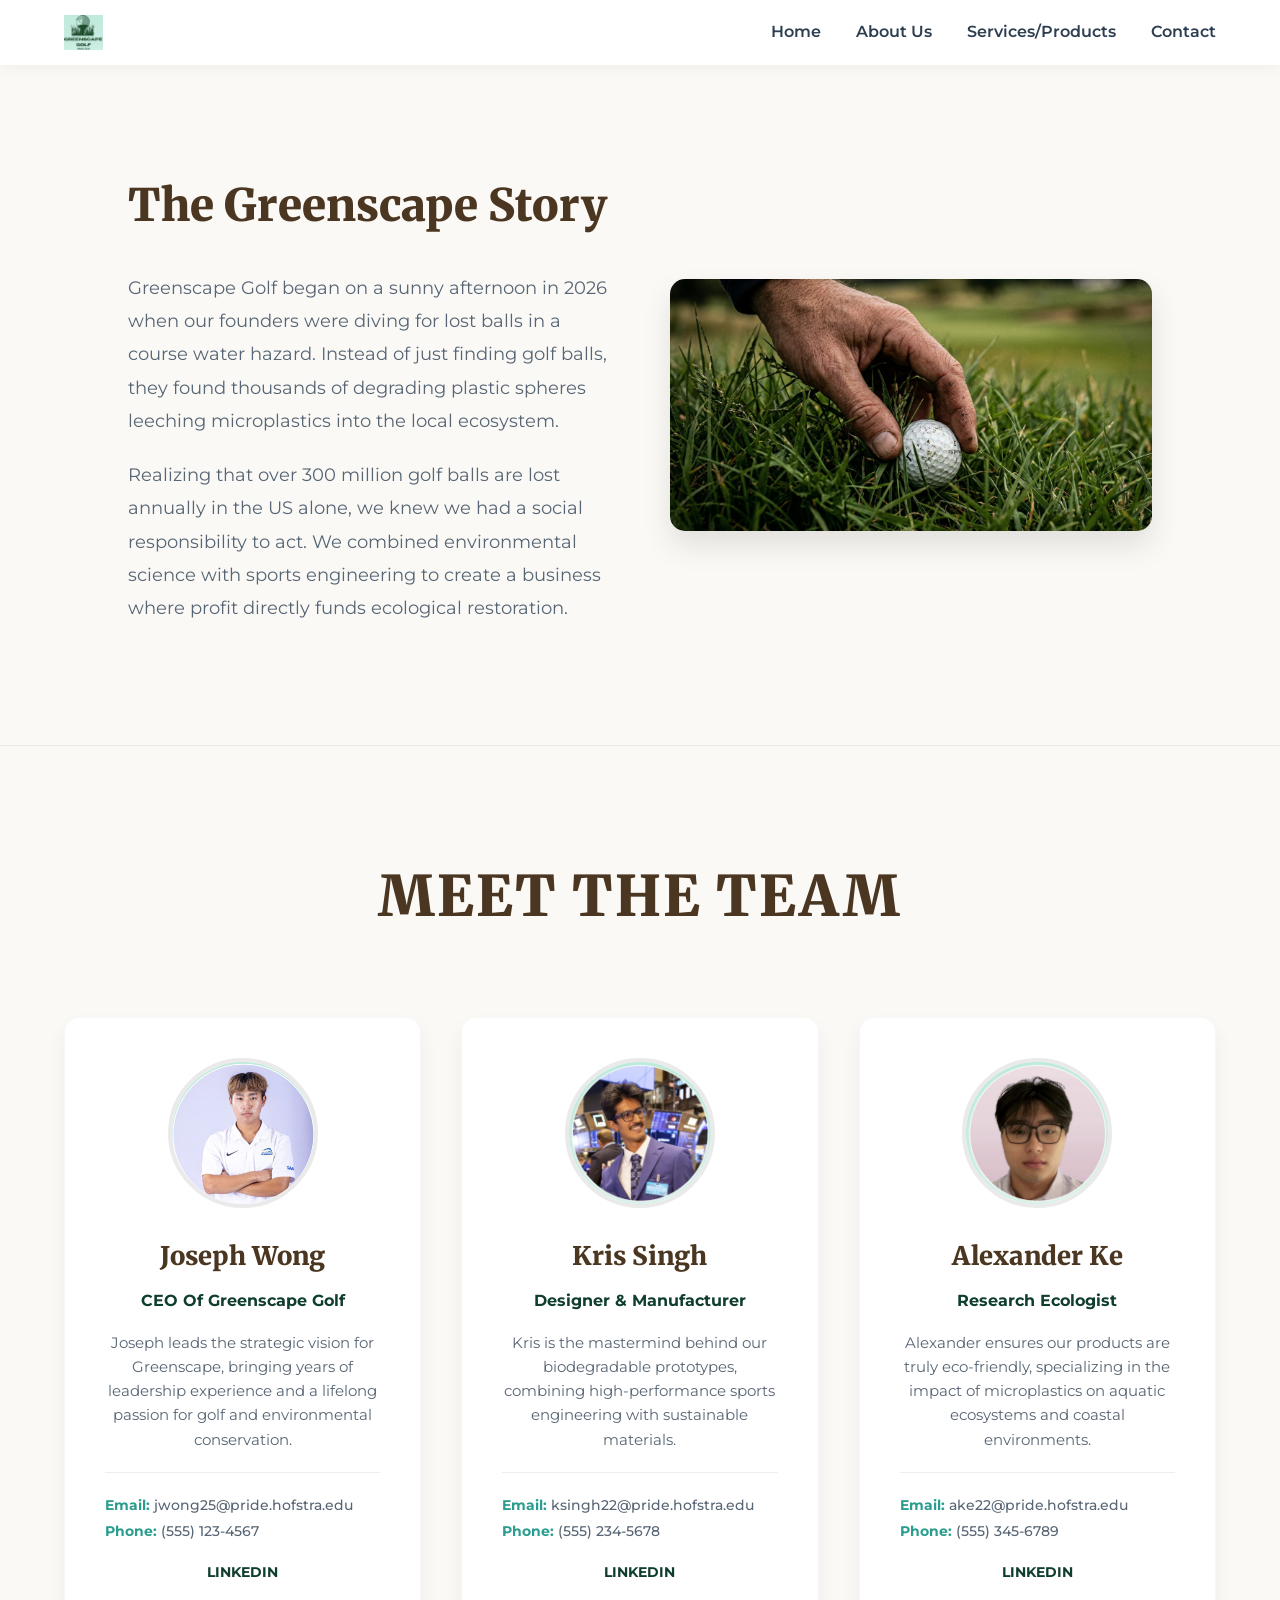
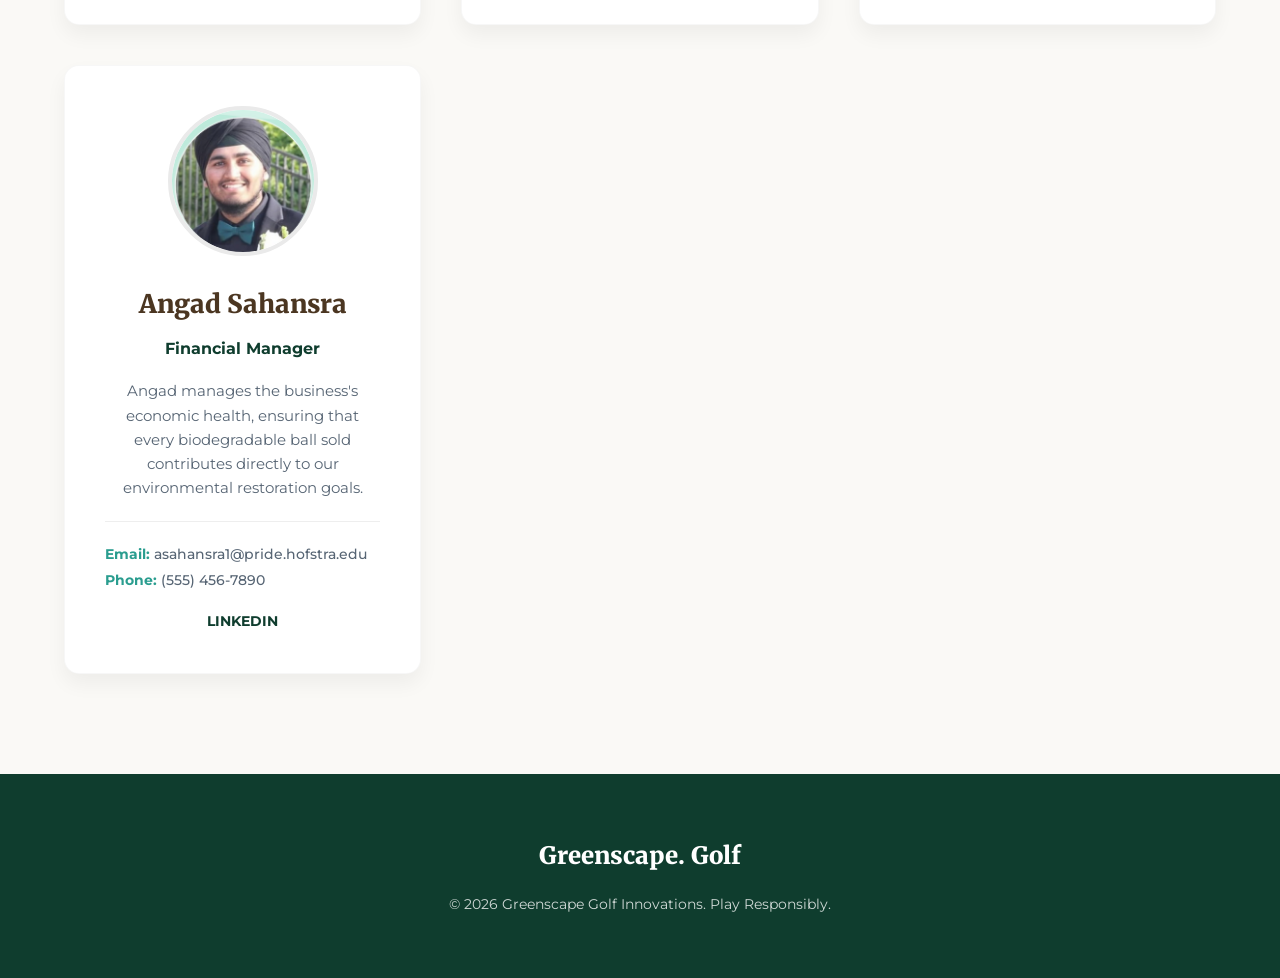
==== commit c12d1593: "Update team member details and year in about.html" ====
--- a/about.html
+++ b/about.html
@@ -84,7 +84,6 @@
         .team-socials {
             margin-top: 15px;
             display: flex;
-            gap: 15px;
             justify-content: center;
         }
         
@@ -123,7 +122,7 @@
         <div class="grid-2">
             <div>
                 <h2>The Greenscape Story</h2>
-                <p>Greenscape Golf began on a sunny afternoon in 2023 when our founders were diving for lost balls in a course water hazard. Instead of just finding golf balls, they found thousands of degrading plastic spheres leeching microplastics into the local ecosystem.</p>
+                <p>Greenscape Golf began on a sunny afternoon in 2026 when our founders were diving for lost balls in a course water hazard. Instead of just finding golf balls, they found thousands of degrading plastic spheres leeching microplastics into the local ecosystem.</p>
                 <p>Realizing that over 300 million golf balls are lost annually in the US alone, we knew we had a social responsibility to act. We combined environmental science with sports engineering to create a business where profit directly funds ecological restoration.</p>
             </div>
             <div>
@@ -140,15 +139,14 @@
                 <img src="Joseph.jpg" alt="Joseph Wong - CEO">
                 <h3 class="team-name">Joseph Wong</h3>
                 <p class="team-title">CEO of Greenscape Golf</p>
-                <p class="team-bio">Joseph leads the strategic vision for Greenscape, bringing years of leadership experience and a lifelong passion for baseball and environmental conservation.</p>
-                <div class="team-card-info">
-                    <p class="team-meta">
-                        <strong>Email:</strong> jwong@greenscapegolf.com<br>
+                <p class="team-bio">Joseph leads the strategic vision for Greenscape, bringing years of leadership experience and a lifelong passion for golf and environmental conservation.</p>
+                <div class="team-card-info">
+                    <p class="team-meta">
+                        <strong>Email:</strong> jwong25@pride.hofstra.edu<br>
                         <strong>Phone:</strong> (555) 123-4567
                     </p>
                     <div class="team-socials">
                         <a href="#">LinkedIn</a>
-                        <a href="#">Twitter</a>
                     </div>
                 </div>
             </div>
@@ -160,12 +158,11 @@
                 <p class="team-bio">Kris is the mastermind behind our biodegradable prototypes, combining high-performance sports engineering with sustainable materials.</p>
                 <div class="team-card-info">
                     <p class="team-meta">
-                        <strong>Email:</strong> ksingh@greenscapegolf.com<br>
+                        <strong>Email:</strong> ksingh22@pride.hofstra.edu<br>
                         <strong>Phone:</strong> (555) 234-5678
                     </p>
                     <div class="team-socials">
                         <a href="#">LinkedIn</a>
-                        <a href="#">Portfolio</a>
                     </div>
                 </div>
             </div>
@@ -177,12 +174,11 @@
                 <p class="team-bio">Alexander ensures our products are truly eco-friendly, specializing in the impact of microplastics on aquatic ecosystems and coastal environments.</p>
                 <div class="team-card-info">
                     <p class="team-meta">
-                        <strong>Email:</strong> ake@greenscapegolf.com<br>
+                        <strong>Email:</strong> ake22@pride.hofstra.edu<br>
                         <strong>Phone:</strong> (555) 345-6789
                     </p>
                     <div class="team-socials">
                         <a href="#">LinkedIn</a>
-                        <a href="#">ResearchGate</a>
                     </div>
                 </div>
             </div>
@@ -194,12 +190,11 @@
                 <p class="team-bio">Angad manages the business's economic health, ensuring that every biodegradable ball sold contributes directly to our environmental restoration goals.</p>
                 <div class="team-card-info">
                     <p class="team-meta">
-                        <strong>Email:</strong> asahansra@greenscapegolf.com<br>
+                        <strong>Email:</strong> asahansra1@pride.hofstra.edu<br>
                         <strong>Phone:</strong> (555) 456-7890
                     </p>
                     <div class="team-socials">
                         <a href="#">LinkedIn</a>
-                        <a href="#">Twitter</a>
                     </div>
                 </div>
             </div>
